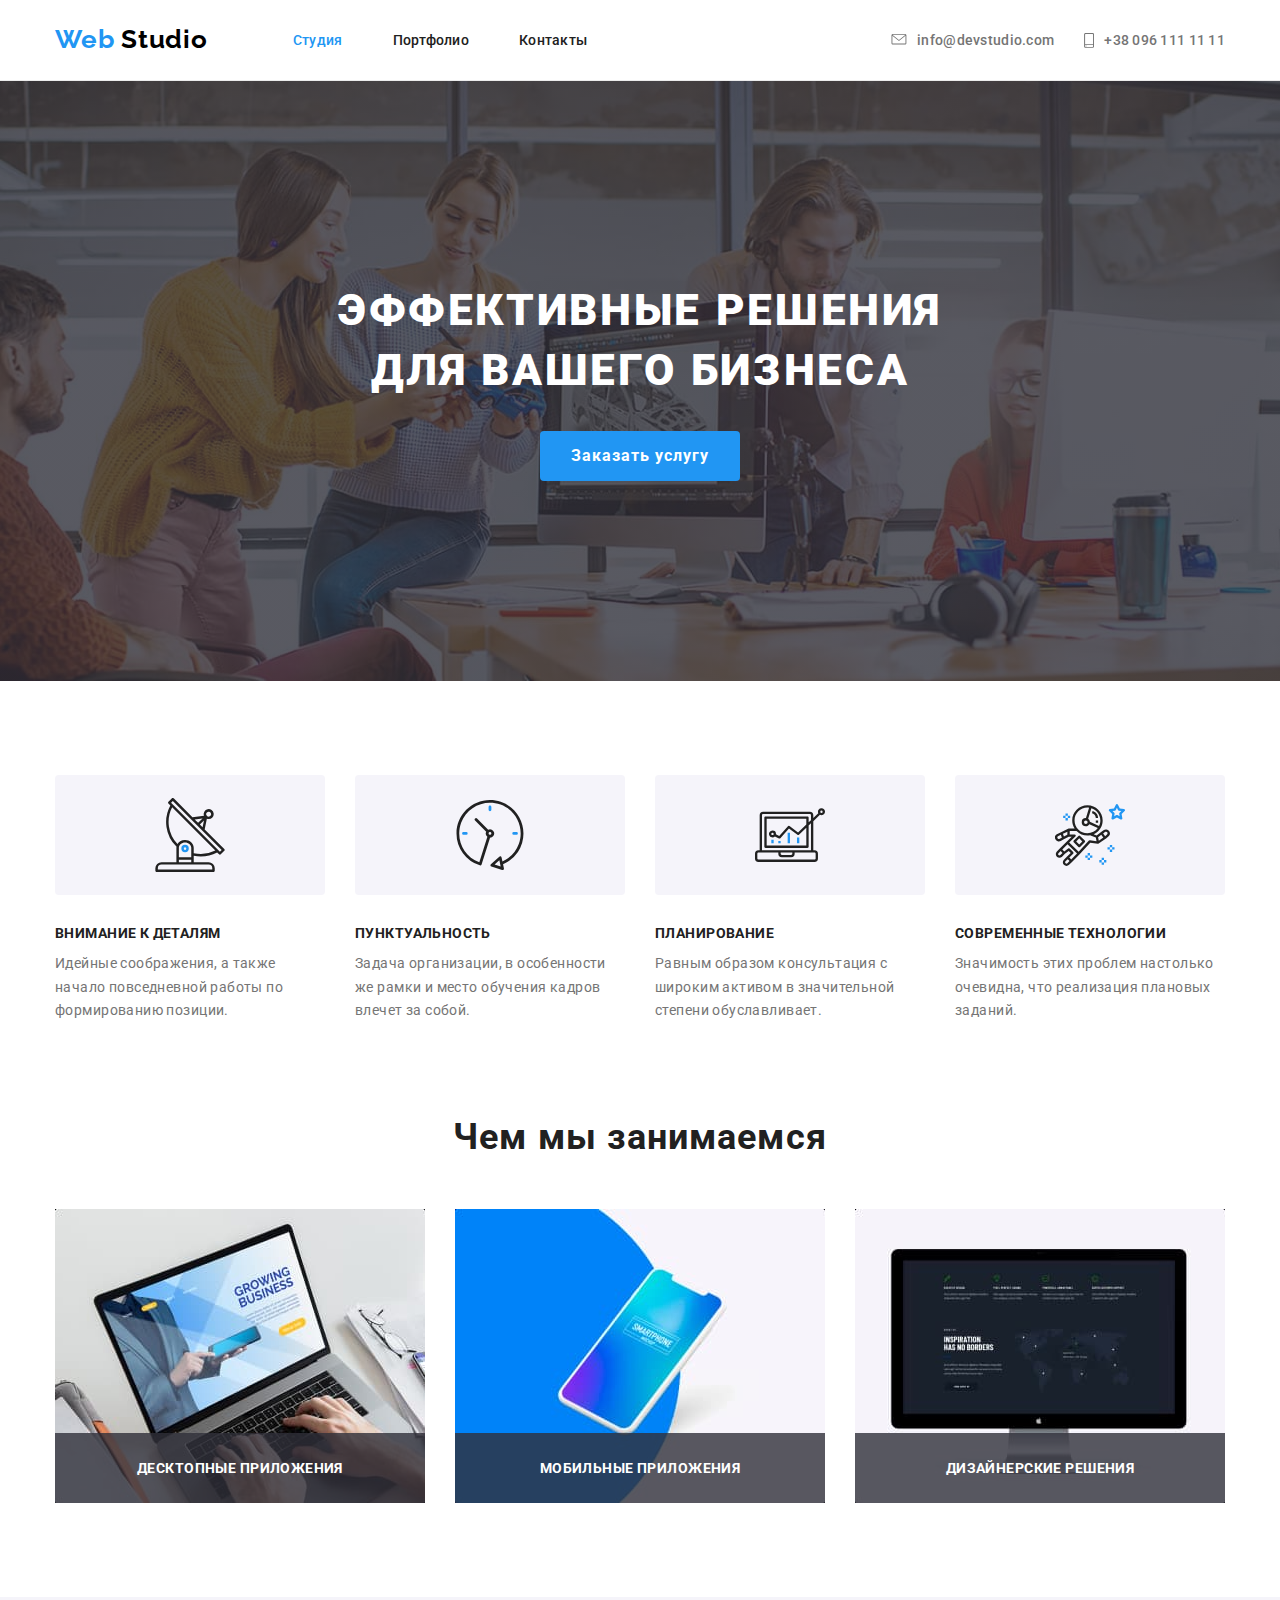
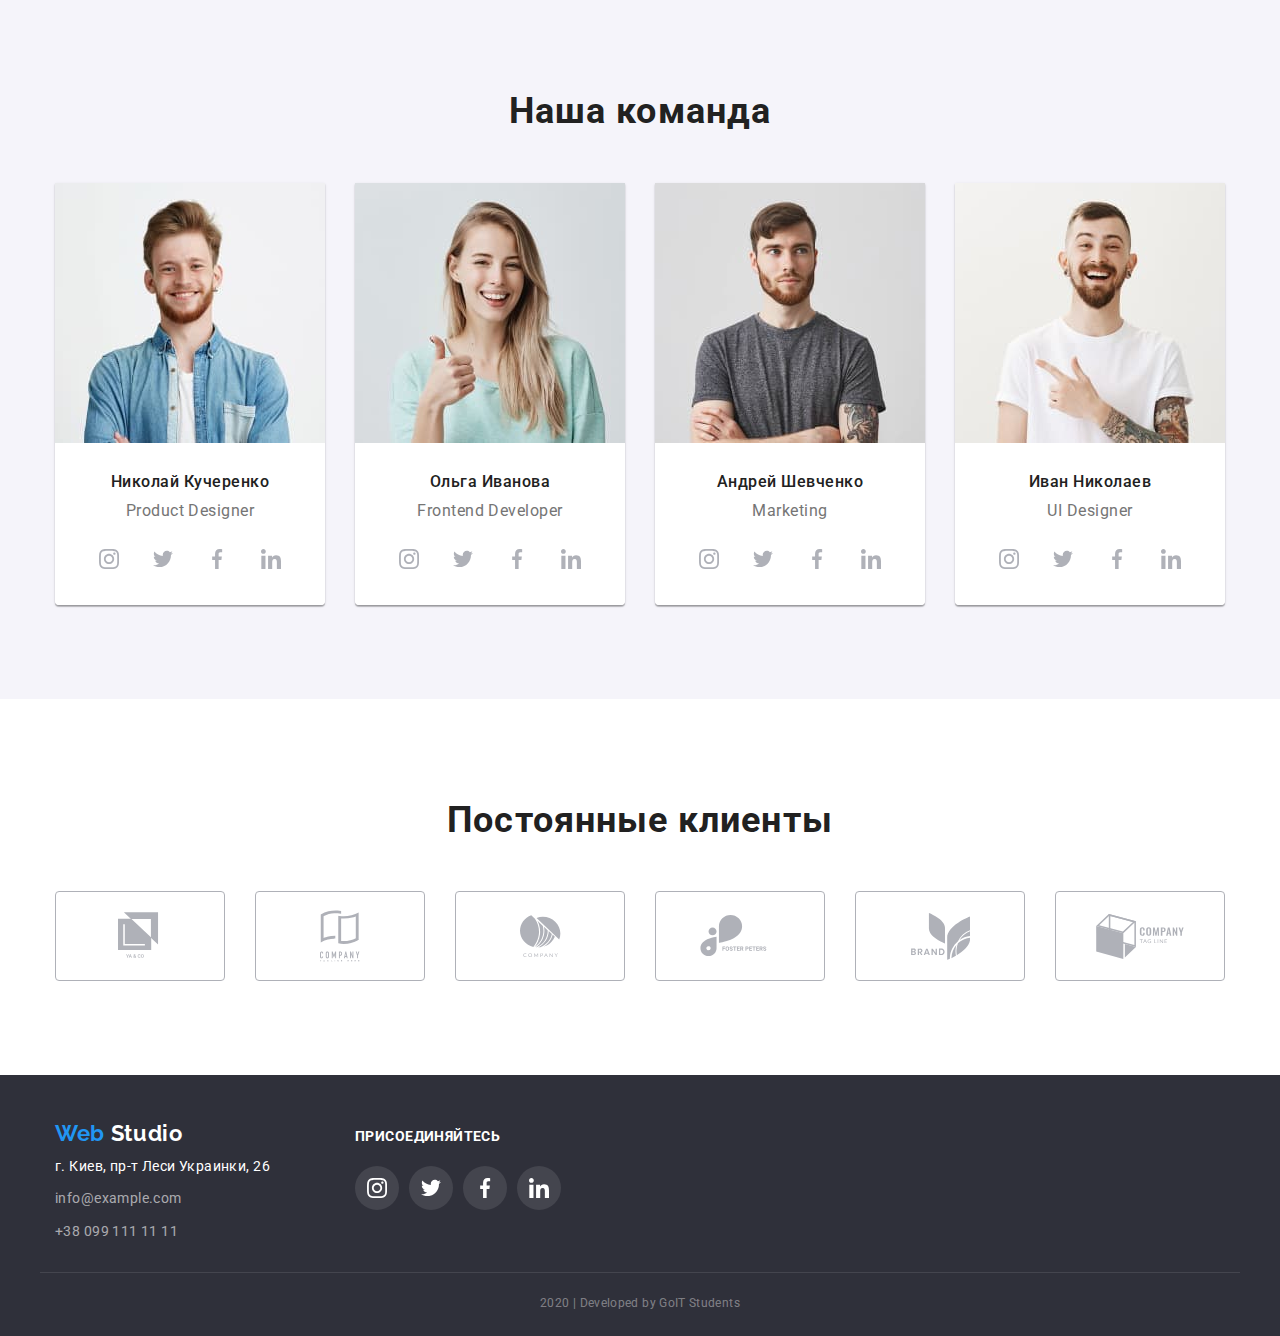
==== index.html @ 273ba464 "добавляет исходные файлы" ====
<!DOCTYPE html>
<html lang="ru">
  <head>
    <meta charset="UTF-8" />
    <meta name="viewport" content="width=device-width, initial-scale=1.0" />
    <title>Веб-студия</title>
    <link
      href="https://fonts.googleapis.com/css2?family=Raleway:wght@700&family=Roboto:wght@400;500;700;900&display=swap"
      rel="stylesheet"
    />
    <link
      rel="stylesheet"
      href="https://cdnjs.cloudflare.com/ajax/libs/modern-normalize/0.6.0/modern-normalize.min.css"
    />
    <link rel="stylesheet" href="./css/style.css" />
  </head>
  <body>
    <header class="page-header">
      <div class="container main-nav">
        <!-- Главная навигация -->
        <nav>
          <a href="./index.html" class="logo-webstudio">
            <span class="web">Web</span>
            <span class="studio">Studio</span>
          </a>

          <!-- Ссылки на другие страницы или разделы текущей страницы-->
          <ul class="site-nav list">
            <li class="item">
              <a href="./index.html" class="link active">Студия</a>
            </li>
            <li class="item">
              <a href="./portfolio.html" class="link">Портфолио</a>
            </li>
            <li class="item">
              <a href="" class="link">Контакты</a>
            </li>
          </ul>
        </nav>

        <!--Контакты-->
        <address>
          <ul class="contacts-header list">
            <li class="item">
              <a href="mailto:info@devstudio.com" class>
                <svg class="mail-icon">
                  <use href="./images/sprite.svg#icon-mail"></use>
                </svg>
                info@devstudio.com
              </a>
            </li>
            <li class="item">
              <a href="tel:+380961111111">
                <svg class="tel-icon">
                  <use href="./images/sprite.svg#icon-smartphone"></use>
                </svg>
                +38 096 111 11 11
              </a>
            </li>
          </ul>
        </address>
      </div>
    </header>

    <main>
      <!--Section-1-->
      <section class="section-title">
        <div class="container">
          <h1 class="title">
            эффективные решения <br />
            для вашего бизнеса
          </h1>
          <button type="button" class="button">Заказать услугу</button>
        </div>
      </section>

      <!--Section-2-->
      <section class="section-qualities">
        <div class="container">
          <h2 class="portfolio-home">Нашы личные качества</h2>
          <ul class="personal-qualities list">
            <li class="item icon-group">
              <h3 class="qualities">Внимание к деталям</h3>
              <p>
                Идейные соображения, а также начало повседневной работы по
                формированию позиции.
              </p>
            </li>
            <li class="item icon-clock">
              <h3 class="qualities">Пунктуальность</h3>
              <p>
                Задача организации, в особенности же рамки и место обучения
                кадров влечет за собой.
              </p>
            </li>
            <li class="item icon-vector">
              <h3 class="qualities">Планирование</h3>
              <p>
                Равным образом консультация с широким активом в значительной
                степени обуславливает.
              </p>
            </li>
            <li class="item icon-astronaut">
              <h3 class="qualities">Современные технологии</h3>
              <p>
                Значимость этих проблем настолько очевидна, что реализация
                плановых заданий.
              </p>
            </li>
          </ul>
        </div>
      </section>

      <!--Section-3-->
      <section class="work-section">
        <div class="container">
          <h2 class="work-title">Чем мы занимаемся</h2>
          <ul class="work-list list">
            <li class="item">
              <img src="./images/img.jpg" alt="картинка" width="370" />
              <h3>Десктопные приложения</h3>
            </li>

            <li class="item">
              <img src="./images/box.jpg" alt="картинка" width="370" />
              <h3>Мобильные приложения</h3>
            </li>

            <li class="item">
              <img src="./images/img2.jpg" alt="картинка" width="370" />
              <h3>Дизайнерские решения</h3>
            </li>
          </ul>
        </div>
      </section>

      <!--Section-4-->
      <section class="ourteam-section">
        <div class="container">
          <h2 class="ourtaem-title">Наша команда</h2>

          <ul class="ourteam list">
            <li class="item">
              <img src="./images/img-1.jpg" alt="фото_сотрудника" width="270" />
              <div class="team">
                <h3 lang="en">Николай Кучеренко</h3>
                <p lang="en">Product Designer</p>

                <!--Social links-->

                <ul class="social-links list">
                  <li class="items">
                    <a href="https://www.instagram.com">
                      <svg class="social-icon" width="20" height="20">
                        <use href="./images/sprite.svg#icon-instagram"></use>
                      </svg>
                    </a>
                  </li>
                  <li class="items">
                    <a href="https://twitter.com/">
                      <svg class="social-icon" width="20" height="20">
                        <use href="./images/sprite.svg#icon-twitter"></use>
                      </svg>
                    </a>
                  </li>
                  <li class="items">
                    <a href="https://www.facebook.com/">
                      <svg class="social-icon" width="20" height="20">
                        <use href="./images/sprite.svg#icon-facebook"></use>
                      </svg>
                    </a>
                  </li>
                  <li class="items">
                    <a href="https://www.linkedin.com/">
                      <svg class="social-icon" width="20" height="20">
                        <use href="./images/sprite.svg#icon-linkedin"></use>
                      </svg>
                    </a>
                  </li>
                </ul>
              </div>
            </li>

            <li class="item">
              <img src="./images/img-2.jpg" alt="фото_сотрудника" width="270" />
              <div class="team">
                <h3 lang="en">Ольга Иванова</h3>
                <p lang="en">Frontend Developer</p>

                <!--Social links-->

                <ul class="social-links list">
                  <li class="items">
                    <a href="https://www.instagram.com">
                      <svg class="social-icon" width="20" height="20">
                        <use href="./images/sprite.svg#icon-instagram"></use>
                      </svg>
                    </a>
                  </li>
                  <li class="items">
                    <a href="https://twitter.com/">
                      <svg class="social-icon" width="20" height="20">
                        <use href="./images/sprite.svg#icon-twitter"></use>
                      </svg>
                    </a>
                  </li>
                  <li class="items">
                    <a href="https://www.facebook.com/">
                      <svg class="social-icon" width="20" height="20">
                        <use href="./images/sprite.svg#icon-facebook"></use>
                      </svg>
                    </a>
                  </li>
                  <li class="items">
                    <a href="https://www.linkedin.com/">
                      <svg class="social-icon" width="20" height="20">
                        <use href="./images/sprite.svg#icon-linkedin"></use>
                      </svg>
                    </a>
                  </li>
                </ul>
              </div>
            </li>

            <li class="item">
              <img src="./images/img-3.jpg" alt="фото_сотрудника" width="270" />
              <div class="team">
                <h3 lang="en">Андрей Шевченко</h3>
                <p lang="en">Marketing</p>

                <!--Social links-->

                <ul class="social-links list">
                  <li class="items">
                    <a href="https://www.instagram.com">
                      <svg class="social-icon" width="20" height="20">
                        <use href="./images/sprite.svg#icon-instagram"></use>
                      </svg>
                    </a>
                  </li>
                  <li class="items">
                    <a href="https://twitter.com/">
                      <svg class="social-icon" width="20" height="20">
                        <use href="./images/sprite.svg#icon-twitter"></use>
                      </svg>
                    </a>
                  </li>
                  <li class="items">
                    <a href="https://www.facebook.com/">
                      <svg class="social-icon" width="20" height="20">
                        <use href="./images/sprite.svg#icon-facebook"></use>
                      </svg>
                    </a>
                  </li>
                  <li class="items">
                    <a href="https://www.linkedin.com/">
                      <svg class="social-icon" width="20" height="20">
                        <use href="./images/sprite.svg#icon-linkedin"></use>
                      </svg>
                    </a>
                  </li>
                </ul>
              </div>
            </li>

            <li class="item">
              <img src="./images/img-4.jpg" alt="фото_сотрудника" width="270" />
              <div class="team">
                <h3 lang="en">Иван Николаев</h3>
                <p lang="en">UI Designer</p>

                <!--Social links-->

                <ul class="social-links list">
                  <li class="items">
                    <a href="https://www.instagram.com">
                      <svg class="social-icon" width="20" height="20">
                        <use href="./images/sprite.svg#icon-instagram"></use>
                      </svg>
                    </a>
                  </li>
                  <li class="items">
                    <a href="https://twitter.com/">
                      <svg class="social-icon" width="20" height="20">
                        <use href="./images/sprite.svg#icon-twitter"></use>
                      </svg>
                    </a>
                  </li>
                  <li class="items">
                    <a href="https://www.facebook.com/">
                      <svg class="social-icon" width="20" height="20">
                        <use href="./images/sprite.svg#icon-facebook"></use>
                      </svg>
                    </a>
                  </li>
                  <li class="items">
                    <a href="https://www.linkedin.com/">
                      <svg class="social-icon" width="20" height="20">
                        <use href="./images/sprite.svg#icon-linkedin"></use>
                      </svg>
                    </a>
                  </li>
          </ul>
        </div>
      </section>

      <!--Section-5-->
      <section class="regular-customers">
        <div class="container">
          <h2 class="customers-title">Постоянные клиенты</h2>
          <ul class="customers-link list">
            <li class="item">
              <a href="">
                <svg class="icon-client" width="44.27" height="49.23">
                  <use href="./images/sprite.svg#icon-client1"></use>
                </svg>
              </a>
            </li>
            <li class="item">
              <a href=""
                ><svg class="icon-client" width="40" height="52" >
                  <use href="./images/sprite.svg#icon-client2"></use>
                </svg>
              </a>
            </li>
            <li class="item">
              <a href=""
                ><svg class="icon-client" width="41" height="42.6">
                  <use href="./images/sprite.svg#icon-client3"></use>
                </svg>
              </a>
            </li>
            <li class="item">
              <a href=""
                ><svg class="icon-client" width="79.66" height="42.02">
                  <use href="./images/sprite.svg#icon-client4"></use>
                </svg>
              </a>
            </li>
            <li class="item">
              <a href=""
                ><svg class="icon-client" width="59" height="47">
                  <use href="./images/sprite.svg#icon-client5"></use>
                </svg>
              </a>
            </li>
            <li class="item">
              <a href=""
                ><svg class="icon-client" width="88.48" height="45.44">
                  <use href="./images/sprite.svg#icon-client6"></use>
                </svg>
              </a>
            </li>
          </ul>
        </div>
      </section>
    </main>

    <!-- Подвал страницы -->
    <footer class="footer">
      <div class="footer-flex container">
        <div class="contacts-box">
          <a href="./index.html" class="logo-footer">
            <span class="web-footer">Web</span>
            <span class="studio-footer">Studio</span>
          </a>

          <!--Список контактов-->
          <address>
            <span class="address">г. Киев, пр-т Леси Украинки, 26</span>
            <ul class="contacts-footer list">
              <li>
                <a class="mail" href="mailto:info@example.com"
                  >info@example.com</a
                >
              </li>
              <li><a href="tel:+380991111111">+38 099 111 11 11</a></li>
            </ul>
          </address>
        </div>

        <!--Список соцсетей-->
        <div class="invitation-container">
          <b class="invitation">Присоединяйтесь</b>
          <ul class="socialinks-box list">
            <li class="items">
              <a href="https://www.instagram.com">
                <svg class="socialicon" width="20" height="20">
                  <use href="./images/sprite.svg#icon-instagram"></use>
                </svg>
              </a>
            </li>
            <li class="items">
              <a href="https://twitter.com/">
                <svg class="socialicon" width="20" height="20">
                  <use href="./images/sprite.svg#icon-twitter"></use>
                </svg>
              </a>
            </li>
            <li class="items">
              <a href="https://www.facebook.com/">
                <svg class="socialicon" width="20" height="20">
                  <use href="./images/sprite.svg#icon-facebook"></use>
                </svg>
              </a>
            </li>
            <li class="items">
              <a href="https://www.linkedin.com/">
                <svg class="socialicon" width="20" height="20">
                  <use href="./images/sprite.svg#icon-linkedin"></use>
                </svg>
              </a>
            </li>
          </ul>
        </div>
      </div>
      <p class="developers container">2020 | Developed by GoIT Students</p>
    </footer>
  </body>
</html>
---- css/style.css ----
:root {
  --title-text-color: #212121;
  --porfolio-h-color: #212121;
  --portfolio-p-color: #757575;
  --hover-color: #2196f3;
}

html {
  box-sizing: border-box;
}

*,
*::before,
*::after {
  box-sizing: inherit;
}

body {
  background-color: #ffffff;
  font-family: Roboto, sans-serif;
  font-style: normal;
}

img {
  display: block;
}

.container {
  width: 1200px;
  padding-right: 15px;
  padding-left: 15px;
  margin-left: auto;
  margin-right: auto;
}

p {
  margin: 0;
}

.list {
  margin: 0;
  padding: 0;
  list-style: none;
}

.page-header {
  border-bottom: 1px solid #ececec;
}

.main-nav {
  display: flex;
  align-items: center;
  justify-content: space-between;
}

nav {
  display: flex;
  align-items: center;
}

/* логотип */
.logo-webstudio {
  font-family: Raleway, sans-serif;
  text-decoration: none;
  font-style: normal;
  font-weight: bold;
  font-size: 26px;
  line-height: 1.2;
  letter-spacing: 0.03em;
}

.web {
  color: #2196f3;
}

.studio {
  color: #000000;
}

/* навигация сайта */
.site-nav {
  display: flex;
  margin-left: 85px;
}

.site-nav .item + .item {
  margin-left: 50px;
}

.site-nav .link {
  display: block;
  padding-top: 32px;
  padding-bottom: 32px;
  font-weight: 500;
  font-size: 14px;
  line-height: 1.15;
  letter-spacing: 0.02em;
  color: #212121;
  text-decoration: none;
}

.site-nav .link:hover,
.site-nav .link:focus {
  color: #2196f3;
}

.site-nav .link.active {
  color: #2196f3;
}

.contacts-header {
  display: flex;
  align-items: center;
}

.contacts-header .item + .item {
  margin-left: 30px;
}

.contacts-header a {
  display: flex;
  align-items: center;
  font-weight: 500;
  font-size: 14px;
  line-height: 1.15;
  letter-spacing: 0.02em;
  font-style: normal;
  text-decoration: none;
  color: #757575;
}

.contacts-header a:hover,
.contacts-header a:focus {
  color: var(--hover-color);
}

.tel-icon {
  width: 10px;
  height: 14.94px;
  margin-right: 10px;
  fill: currentColor;
}

.mail-icon {
  width: 16px;
  height: 11.2px;
  margin-right: 10px;
  fill: currentColor;
}

/* section-1 */
.section-title {
  max-width: 1600px;
  height: 600px;
  padding-top: 200px;
  padding-bottom: 200px;
  text-align: center;
  background-image: linear-gradient(
      rgba(47, 48, 58, 0.8),
      rgba(47, 48, 58, 0.8)
    ),
    url('../images/hero.jpg');
  background-repeat: no-repeat;
  background-position: center;
  background-size: cover;
}

.section-title .title {
  margin: 0px;
  font-weight: 900;
  font-size: 44px;
  line-height: 1.36;
  letter-spacing: 0.06em;
  text-transform: uppercase;
  color: #ffffff;
}
.button {
  margin-top: 30px;
  width: 200px;
  height: 50px;
  border-radius: 4px;
  font-weight: bold;
  font-size: 16px;
  line-height: 1.86;
  letter-spacing: 0.06em;
  text-decoration: none;
  background-color: #2196f3;
  color: #ffffff;
  border-color: transparent;
}

/* section-2 */

.section-qualities {
  padding-top: 94px;
  padding-bottom: 94px;
}

.personal-qualities {
  display: flex;
  justify-content: space-between;
}

.personal-qualities .item {
  width: 270px;
}

.personal-qualities .item + .item {
  margin-left: 30px;
}

.personal-qualities .item::before {
  display: block;
  content: '';
  width: 270px;
  height: 120px;
  border-radius: 4px;
  margin-bottom: 30px;

  background-size: 70px;
  background-repeat: no-repeat;
  background-position: center;
  background-color: #f5f4fa;
}

.icon-group::before {
  background-image: url('../images/Group.svg');
}

.icon-astronaut::before {
  background-image: url('../images/astronaut1.svg');
}

.icon-clock::before {
  background-image: url('../images/clock1.svg');
}

.icon-vector::before {
  background-image: url('../images/Vector.svg');
}

.qualities {
  margin-top: 0px;
  margin-bottom: 10px;
  font-weight: bold;
  font-size: 14px;
  line-height: 1.2;
  letter-spacing: 0.03em;
  text-transform: uppercase;
  color: #212121;
}

.personal-qualities p {
  font-weight: normal;
  font-size: 14px;
  line-height: 1.7;
  letter-spacing: 0.03em;
  color: #757575;
}

/* section-3 */
.work-section {
  padding-bottom: 94px;
}
.work-title {
  margin: 0;
  font-weight: bold;
  font-size: 36px;
  line-height: 1.16;
  text-align: center;
  letter-spacing: 0.03em;
  color: var(--title-text-color);
}
.work-list {
  display: flex;
  justify-content: space-between;
  margin-top: 50px;
}

.work-list .item {
  position: relative;
  width: 370px;
}

.work-list .item + .item {
  margin-left: 30px;
}

.work-list h3 {
  position: absolute;
  bottom: 0px;
  height: 70px;
  width: 370px;
  padding-top: 27px;
  padding-bottom: 27px;
  margin: 0;
  background-color: rgba(47, 48, 58, 0.8);
  font-weight: bold;
  font-size: 14px;
  line-height: 1.2;
  text-align: center;
  letter-spacing: 0.03em;
  text-transform: uppercase;
  color: #ffffff;
}

/* section-4 */
.ourteam-section {
  padding-top: 94px;
  padding-bottom: 94px;
  background-color: #f5f4fa;
}
.ourteam {
  display: flex;
  justify-content: space-between;
  margin-top: 50px;
}

.ourteam .item {
  width: 270px;
  box-shadow: 0px 2px 1px rgba(0, 0, 0, 0.2), 0px 1px 1px rgba(0, 0, 0, 0.14),
    0px 1px 3px rgba(0, 0, 0, 0.12);
  border-radius: 0px 0px 4px 4px;
  overflow: hidden;
}

.team {
  padding-top: 30px;
  padding-bottom: 24px;
  background-color: #ffffff;
}

.ourteam .item + .item {
  margin-left: 30px;
}

.item .social-links {
  display: flex;
  justify-content: center;
  margin-top: 16px;
}

.social-links .items + .items {
  margin-left: 10px;
}

.social-links .items a {
  display: flex;
  justify-content: center;
  align-items: center;
  padding: 12px;
  border-radius: 50px;
}

.social-links .items a:hover,
.social-links .items a:focus {
  background-color: var(--hover-color);
}

.social-links .items a:hover .social-icon,
.social-links .items a:focus .social-icon {
  fill: #ffffff;
}

.social-icon {
  fill: #afb1b8;
}

.ourtaem-title {
  margin: 0;
  font-weight: bold;
  font-size: 36px;
  line-height: 1.16;
  text-align: center;
  letter-spacing: 0.03em;
  color: var(--title-text-color);
}
.ourteam h3 {
  margin: 0px;
  font-weight: 500;
  font-size: 16px;
  line-height: 1.18;
  text-align: center;
  letter-spacing: 0.03em;
  color: #212121;
}

.ourteam p {
  margin-top: 10px;
  font-weight: normal;
  font-size: 16px;
  line-height: 1.18;
  text-align: center;
  letter-spacing: 0.03em;
  color: #757575;
}

/* section-5 */
.regular-customers {
  padding-top: 101px;
  padding-bottom: 94px;
}

.customers-title {
  margin: 0;
  font-weight: bold;
  font-size: 36px;
  line-height: 1.16;
  text-align: center;
  letter-spacing: 0.03em;
  color: var(--title-text-color);
}

.customers-link {
  display: flex;
  justify-content: space-between;
  margin-top: 50px;
}

.customers-link .item + .item {
  margin-left: 30px;
}

.customers-link .item a {
  display: flex;
  align-items: center;
  justify-content: center;
  width: 170px;
  height: 90px;
  border: 1px solid #afb1b8;
  border-radius: 4px;
}

.customers-link .item a:hover,
.customers-link .item a:focus {
  border-color: var(--hover-color);
}

.customers-link .item a:hover .icon-client,
.customers-link .item a:focus .icon-client {
  fill: var(--hover-color);
}
.icon-client {
  fill: #afb1b8;
}

/* fotter */
.footer {
  background-color: #2f303a;
}

.footer-flex.container {
  display: flex;
  align-items: baseline;
  padding-top: 45px;
  padding-bottom: 28px;
}

.contacts-box {
  width: 231px;
}

.invitation-container {
  margin-left: 69px;
}

.socialinks-box {
  display: flex;
  margin-top: 20px;
}

.socialinks-box .items + .items {
  margin-left: 10px;
}

.logo-footer {
  display: inline-block;
  margin-bottom: 8px;
  font-family: Raleway, sans-serif;
  text-decoration: none;
  font-style: normal;
  font-weight: bold;
  font-size: 22px;
  line-height: 1.2;
  letter-spacing: 0.03em;
}

.web-footer {
  color: #2196f3;
}

.studio-footer {
  color: #ffffff;
}

.address {
  display: inline-block;
  margin-bottom: 9px;
  font-weight: normal;
  font-style: normal;
  font-size: 14px;
  line-height: 1.7;
  letter-spacing: 0.03em;
  color: #ffffff;
}

.contacts-footer .mail {
  display: inline-block;
  margin-bottom: 9px;
}
.contacts-footer a {
  font-style: normal;
  font-weight: normal;
  font-size: 14px;
  line-height: 1.7;
  text-decoration: none;
  letter-spacing: 0.03em;
  color: rgba(255, 255, 255, 0.6);
}

.contacts-footer a:hover,
.contacts-footer a:focus {
  color: #2196f3;
}

.invitation {
  font-weight: bold;
  font-size: 14px;
  line-height: 1.14;
  letter-spacing: 0.03em;
  text-transform: uppercase;
  color: #ffffff;
}

.socialinks-box .items a {
  display: flex;
  justify-content: center;
  align-items: center;
  padding: 12px;
  border-radius: 50px;
  background-color: rgba(255, 255, 255, 0.1);
}

.socialinks-box .items a:hover,
.socialinks-box .items a:focus {
  background-color: var(--hover-color);
}

.socialicon {
  fill: #ffffff;
}

.developers.container {
  padding-top: 18px;
  padding-bottom: 21px;
  border-top: 1px solid rgba(255, 255, 255, 0.1);
  font-weight: normal;
  font-size: 12px;
  line-height: 2;
  text-align: center;
  letter-spacing: 0.03em;
  color: rgba(255, 255, 255, 0.4);
}

/* -------------------ПОРТФОЛИО------------------*/
.filter-container {
  padding-top: 93px;
}

.filter-flex {
  display: flex;
  justify-content: center;
}
.filter-flex .item + .item {
  margin-left: 8px;
}

.input {
  background-color: #f5f4fa;
  font-weight: 500;
  font-size: 16px;
  line-height: 1.6;
  text-align: center;
  letter-spacing: 0.03em;
  color: #212121;
  border-radius: 4px;
  border: 0px;
  padding: 6px 22px;
}

.input:hover,
.input:focus {
  color: #ffffff;
  background: #2196f3;
}

.main-section {
  padding-top: 50px;
  padding-bottom: 94px;
}

.portfolio-home {
  display: none;
}

.portfolio-box {
  display: flex;
  flex-wrap: wrap;
}

.portfolio-box .elements {
  width: calc((100% - 60px) / 3);
  margin-right: 30px;
  margin-bottom: 30px;
}

.portfolio-box .elements:nth-child(3n) {
  margin-right: 0;
}

.portfolio-box .elements:nth-last-child(-n + 3) {
  margin-bottom: 0;
}

.elements .portfolio:hover,
.elements .portfolio:focus {
  box-shadow: 1px 4px 6px rgba(0, 0, 0, 0.16), 0px 4px 4px rgba(0, 0, 0, 0.06),
    0px 1px 1px rgba(0, 0, 0, 0.12);
}

.portfolio {
  text-decoration: none;
  display: inline-block;
}

.portfolio-image {
  position: relative;
}

.text-back {
  position: absolute;
  top: 0px;
  left: 0px;
  width: 100%;
  height: 100%;

  padding: 63px 24px;
  background-color: rgba(33, 150, 243, 0.9);
  font-weight: normal;
  font-size: 18px;
  line-height: 28px;
  color: #ffffff;

  opacity: 0;
}

.text-back:hover {
  opacity: 1;
}

.text-content {
  padding-top: 20px;
  padding-right: 24px;
  padding-bottom: 20px;
  padding-left: 24px;

  border-right: 1px solid #eeeeee;
  border-bottom: 1px solid #eeeeee;
  border-left: 1px solid #eeeeee;
}

.portfolio-title {
  margin: 0;
  margin-bottom: 4px;
  font-weight: bold;
  text-decoration: none;
  font-size: 18px;
  line-height: 2;
  letter-spacing: 0.06em;
  color: var(--porfolio-h-color);
}

.portfolio-description {
  font-weight: normal;
  font-size: 16px;
  line-height: 1.87;
  letter-spacing: 0.03em;
  color: #757575;
}
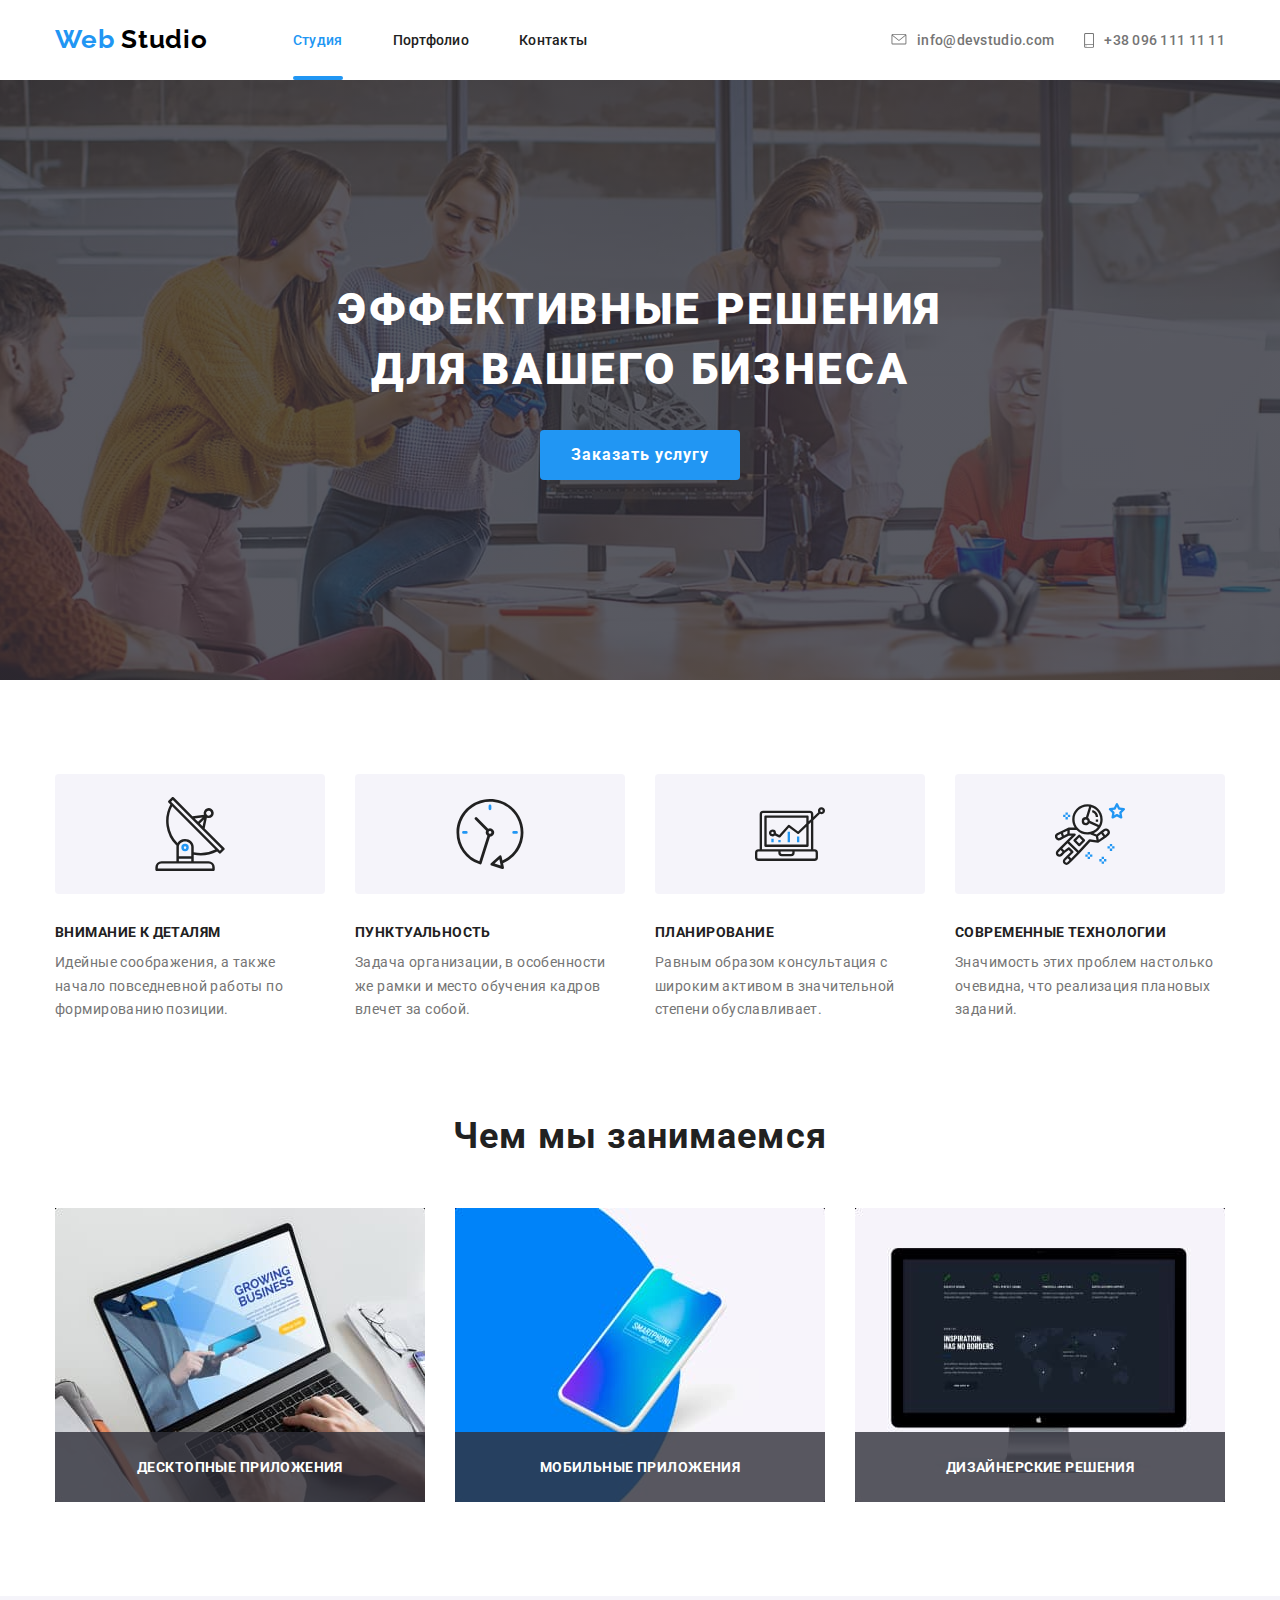
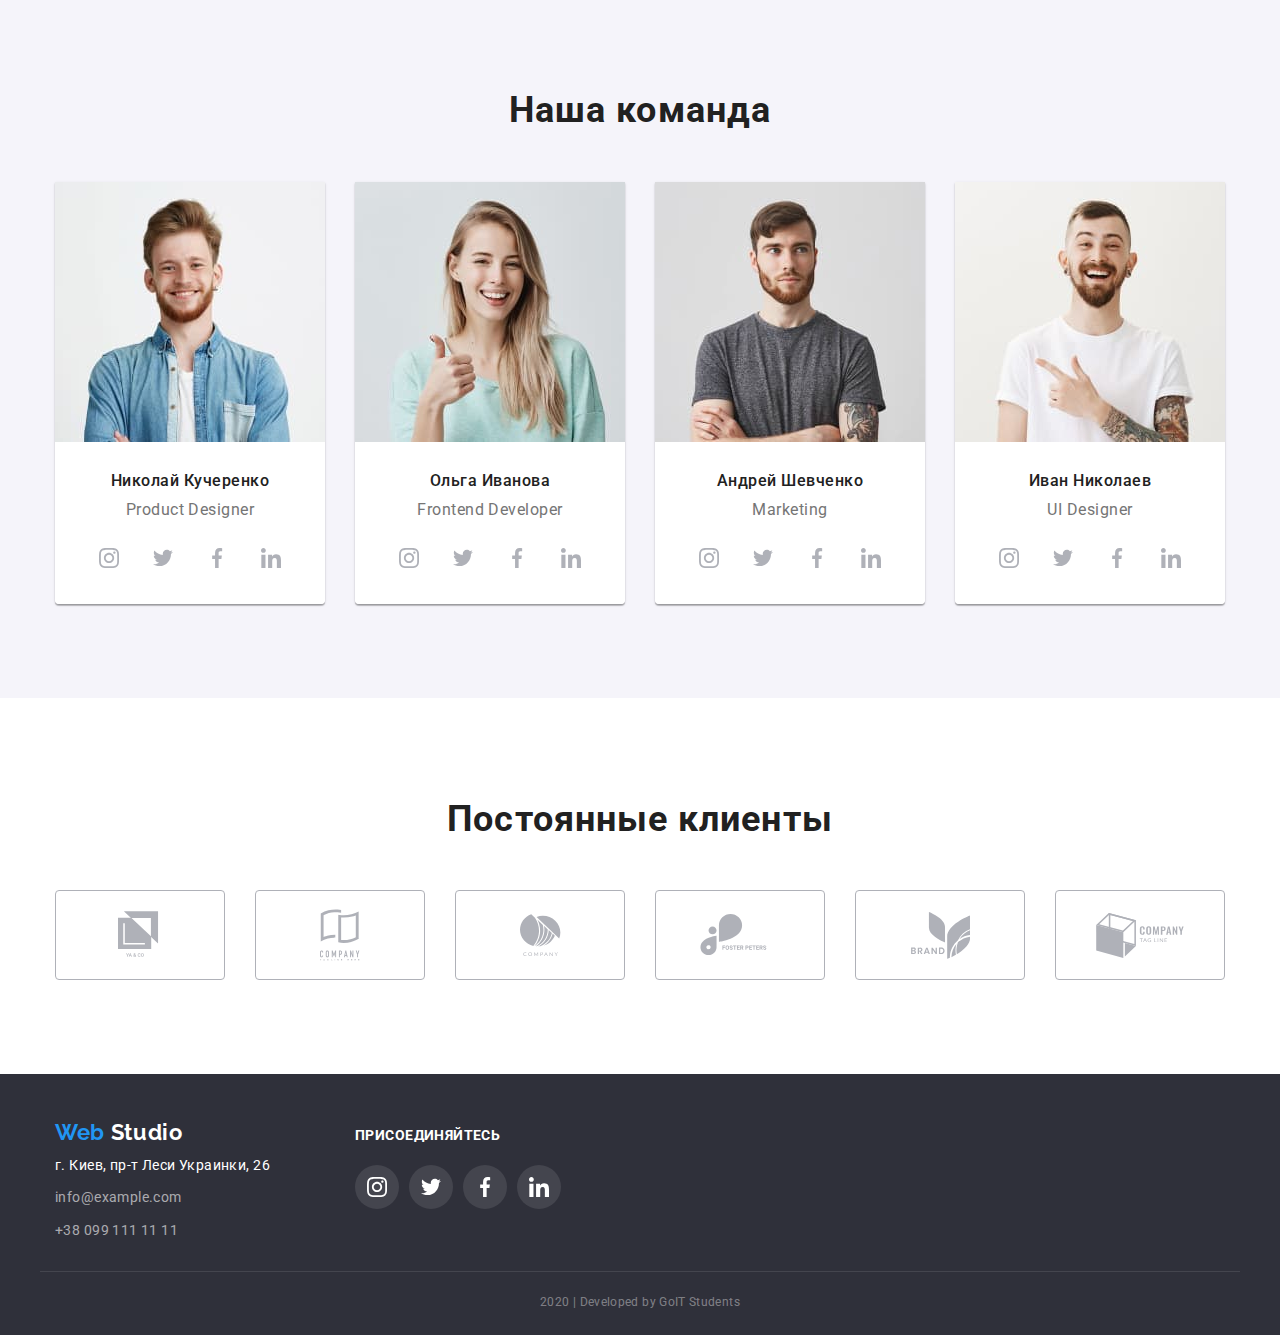
==== commit 3953d3d6: "добавляет переходы" ====
--- a/index.html
+++ b/index.html
@@ -15,7 +15,7 @@
     <link rel="stylesheet" href="./css/style.css" />
   </head>
   <body>
-    <header class="page-header">
+    <header>
       <div class="container main-nav">
         <!-- Главная навигация -->
         <nav>
@@ -26,8 +26,8 @@
 
           <!-- Ссылки на другие страницы или разделы текущей страницы-->
           <ul class="site-nav list">
-            <li class="item">
-              <a href="./index.html" class="link active">Студия</a>
+            <li class="item active">
+              <a href="./index.html" class="link active start">Студия</a>
             </li>
             <li class="item">
               <a href="./portfolio.html" class="link">Портфолио</a>
--- a/css/style.css
+++ b/css/style.css
@@ -91,12 +91,17 @@
   display: block;
   padding-top: 32px;
   padding-bottom: 32px;
+
   font-weight: 500;
   font-size: 14px;
   line-height: 1.15;
   letter-spacing: 0.02em;
   color: #212121;
   text-decoration: none;
+
+  transition-property: color;
+  transition-duration: 250ms;
+  transition-timing-function: cubic-bezier(0.4, 0, 0.2, 1);
 }
 
 .site-nav .link:hover,
@@ -106,6 +111,18 @@
 
 .site-nav .link.active {
   color: #2196f3;
+  position: relative;
+}
+
+.site-nav .link.start::before {
+  content: '';
+  position: absolute;
+  left: 0px;
+  bottom: 0px;
+  width: 100%;
+  height: 4px;
+  background: #2196f3;
+  border-radius: 2px;
 }
 
 .contacts-header {
@@ -120,6 +137,7 @@
 .contacts-header a {
   display: flex;
   align-items: center;
+
   font-weight: 500;
   font-size: 14px;
   line-height: 1.15;
@@ -127,6 +145,10 @@
   font-style: normal;
   text-decoration: none;
   color: #757575;
+
+  transition-property: color;
+  transition-duration: 250ms;
+  transition-timing-function: cubic-bezier(0.4, 0, 0.2, 1);
 }
 
 .contacts-header a:hover,
@@ -350,6 +372,8 @@
   align-items: center;
   padding: 12px;
   border-radius: 50px;
+
+  transition: background-color 250ms cubic-bezier(0.4, 0, 0.2, 1);
 }
 
 .social-links .items a:hover,
@@ -364,6 +388,8 @@
 
 .social-icon {
   fill: #afb1b8;
+
+  transition: fill 250ms cubic-bezier(0.4, 0, 0.2, 1);
 }
 
 .ourtaem-title {
@@ -429,6 +455,8 @@
   height: 90px;
   border: 1px solid #afb1b8;
   border-radius: 4px;
+
+  transition: border-color 250ms cubic-bezier(0.4, 0, 0.2, 1);
 }
 
 .customers-link .item a:hover,
@@ -442,6 +470,8 @@
 }
 .icon-client {
   fill: #afb1b8;
+
+  transition: fill 250ms cubic-bezier(0.4, 0, 0.2, 1);
 }
 
 /* fotter */
@@ -516,6 +546,8 @@
   text-decoration: none;
   letter-spacing: 0.03em;
   color: rgba(255, 255, 255, 0.6);
+
+  transition: color 250ms cubic-bezier(0.4, 0, 0.2, 1);
 }
 
 .contacts-footer a:hover,
@@ -539,6 +571,8 @@
   padding: 12px;
   border-radius: 50px;
   background-color: rgba(255, 255, 255, 0.1);
+
+  transition: background-color 250ms cubic-bezier(0.4, 0, 0.2, 1);
 }
 
 .socialinks-box .items a:hover,
@@ -586,6 +620,10 @@
   border-radius: 4px;
   border: 0px;
   padding: 6px 22px;
+  cursor: pointer;
+
+  transition: color 250ms cubic-bezier(0.4, 0, 0.2, 1),
+    background 250ms cubic-bezier(0.4, 0, 0.2, 1);
 }
 
 .input:hover,
@@ -635,14 +673,18 @@
 
 .portfolio-image {
   position: relative;
+  overflow: hidden;
 }
 
 .text-back {
+  display: inline-block;
   position: absolute;
   top: 0px;
   left: 0px;
   width: 100%;
   height: 100%;
+  transform: translateY(100%);
+  transition: transform 250ms cubic-bezier(0.4, 0, 0.2, 1);
 
   padding: 63px 24px;
   background-color: rgba(33, 150, 243, 0.9);
@@ -650,12 +692,11 @@
   font-size: 18px;
   line-height: 28px;
   color: #ffffff;
-
-  opacity: 0;
-}
-
-.text-back:hover {
-  opacity: 1;
+}
+
+.portfolio-image:hover .text-back,
+.portfolio-image:focus .text-back {
+  transform: translateY(0);
 }
 
 .text-content {
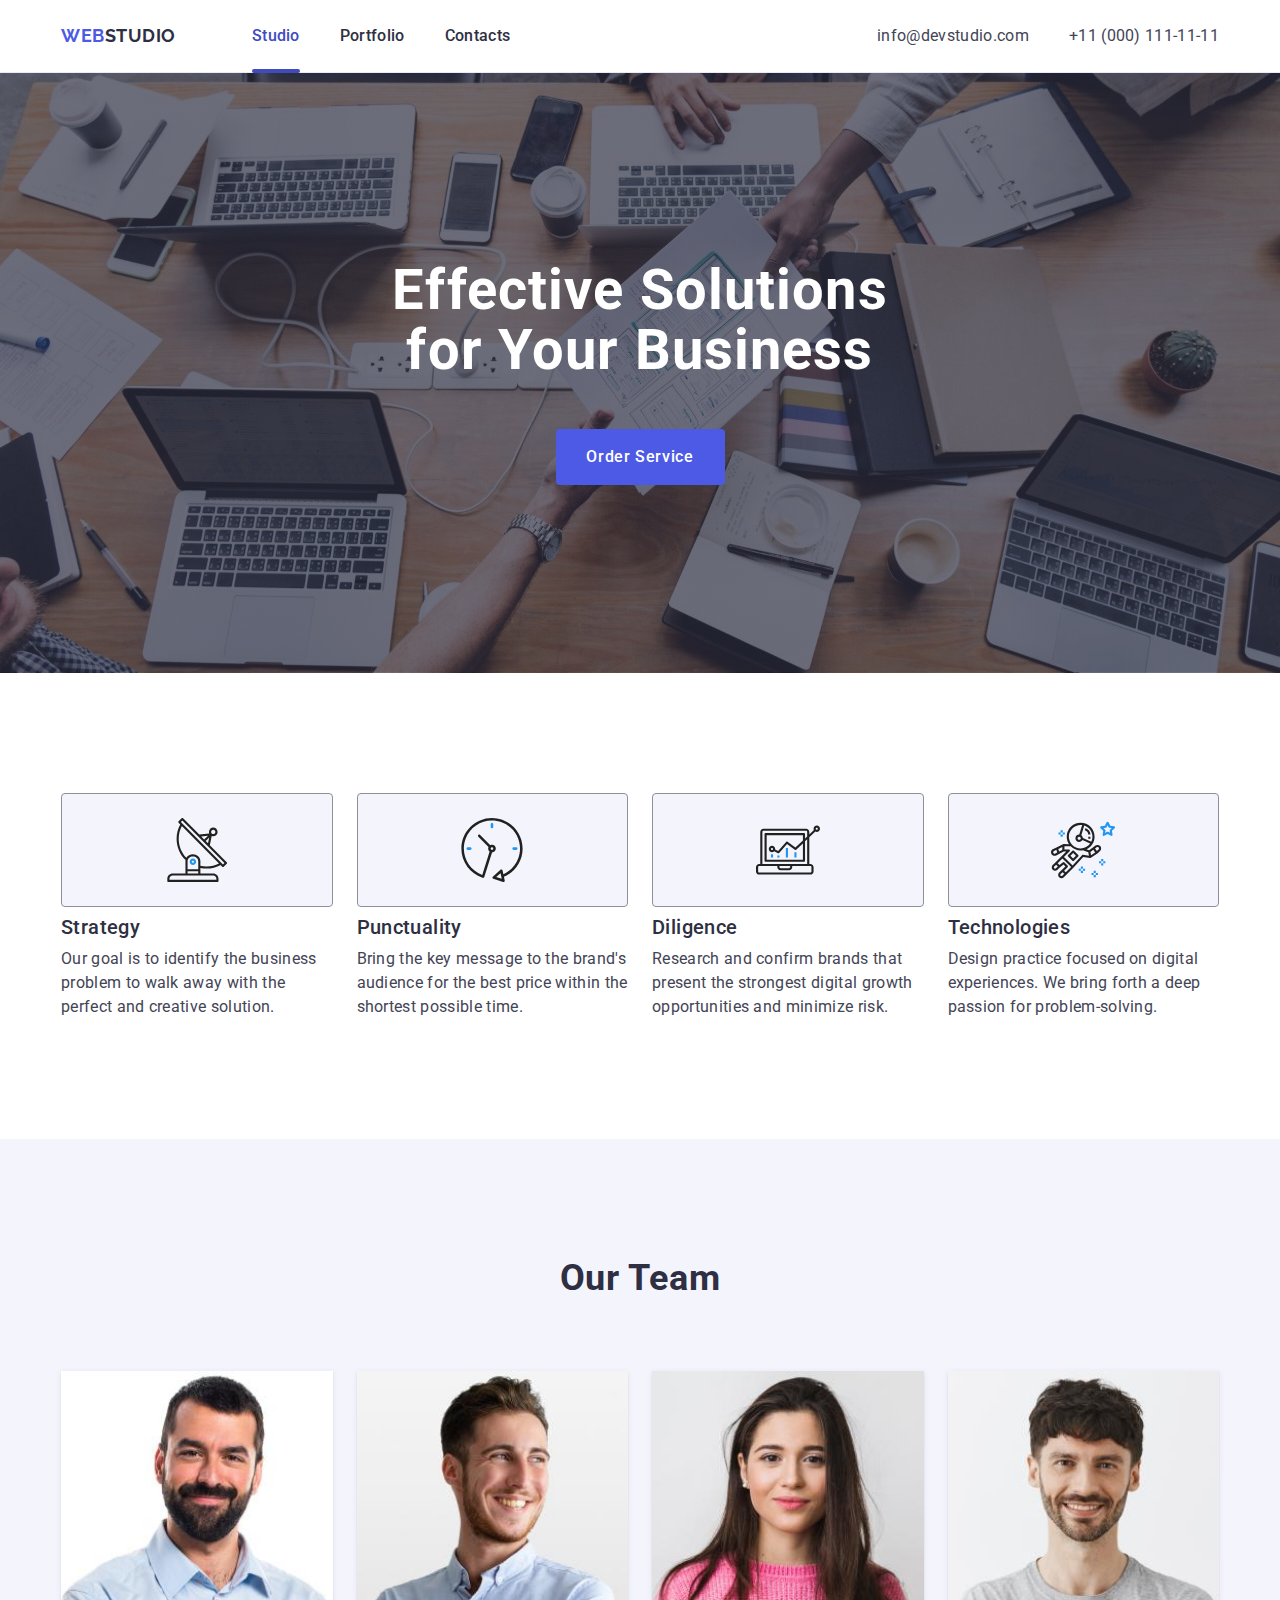
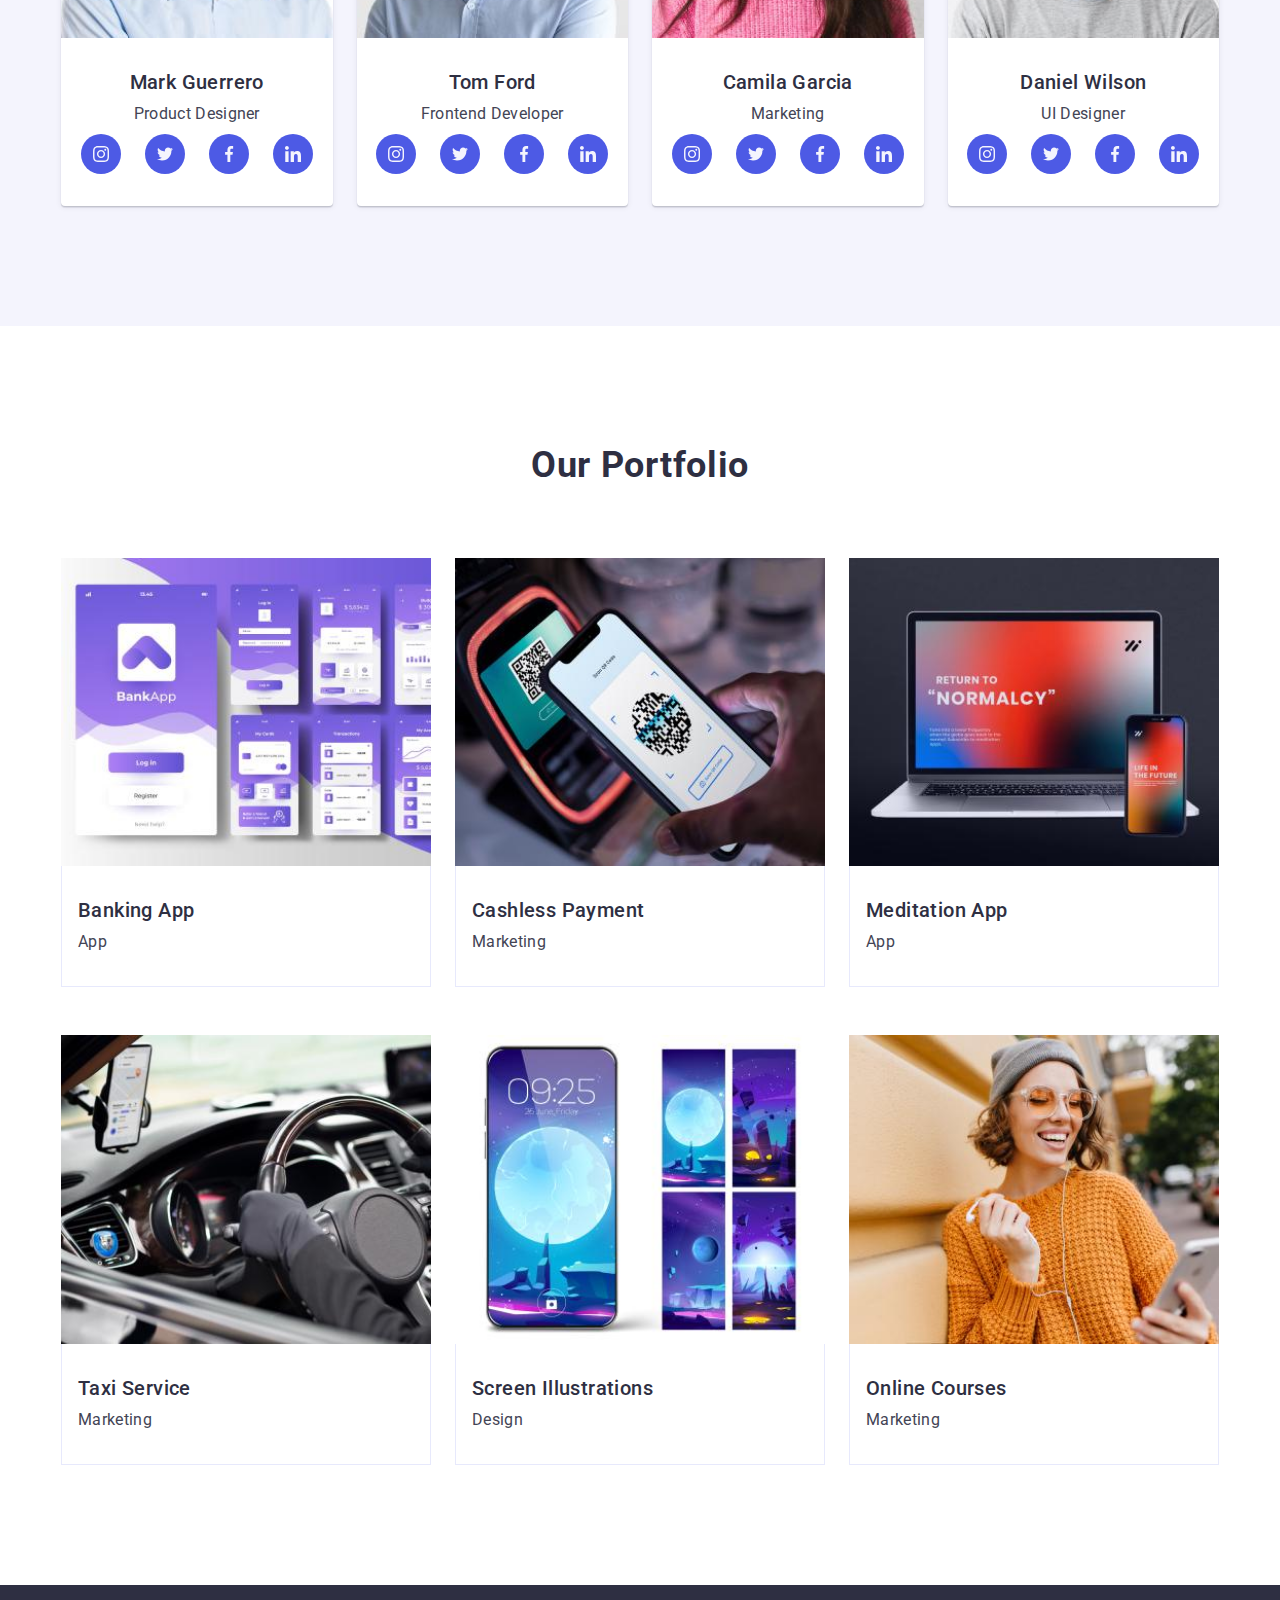
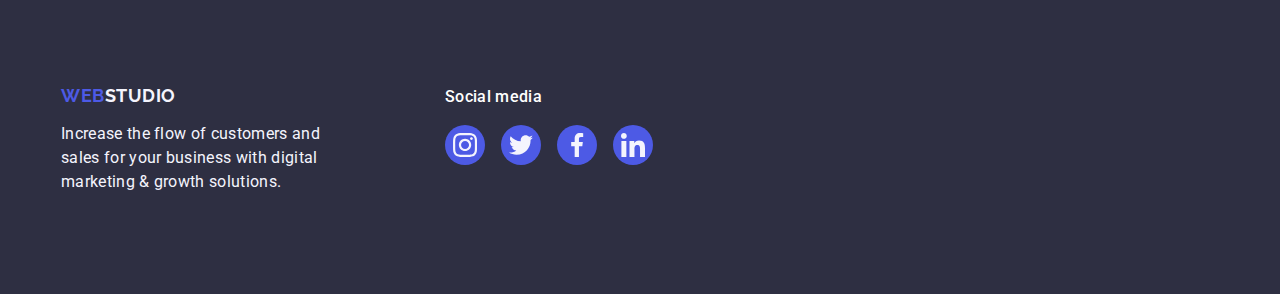
==== commit 9aa556b7: "change files" ====
--- a/index.html
+++ b/index.html
@@ -1,420 +1,462 @@
 <!DOCTYPE html>
-<html lang="ru">
+<html lang="en">
   <head>
     <meta charset="UTF-8" />
+    <meta http-equiv="X-UA-Compatible" content="IE=edge" />
     <meta name="viewport" content="width=device-width, initial-scale=1.0" />
-    <title>Веб-студия</title>
+    <title>WebStudio</title>
+    <link rel="preconnect" href="https://fonts.googleapis.com" />
+    <link rel="preconnect" href="https://fonts.gstatic.com" crossorigin />
     <link
-      href="https://fonts.googleapis.com/css2?family=Raleway:wght@700&family=Roboto:wght@400;500;700;900&display=swap"
+      href="https://fonts.googleapis.com/css2?family=Raleway:wght@800&family=Roboto:wght@400;500;700&display=swap"
       rel="stylesheet"
     />
     <link
       rel="stylesheet"
-      href="https://cdnjs.cloudflare.com/ajax/libs/modern-normalize/0.6.0/modern-normalize.min.css"
+      href="https://cdnjs.cloudflare.com/ajax/libs/modern-normalize/2.0.0/modern-normalize.min.css"
+      integrity="sha512-4xo8blKMVCiXpTaLzQSLSw3KFOVPWhm/TRtuPVc4WG6kUgjH6J03IBuG7JZPkcWMxJ5huwaBpOpnwYElP/m6wg=="
+      crossorigin="anonymous"
+      referrerpolicy="no-referrer"
     />
-    <link rel="stylesheet" href="./css/style.css" />
+    <link rel="stylesheet" href="./css/styles.css" />
   </head>
   <body>
-    <header>
-      <div class="container main-nav">
-        <!-- Главная навигация -->
-        <nav>
-          <a href="./index.html" class="logo-webstudio">
-            <span class="web">Web</span>
-            <span class="studio">Studio</span>
+    <!-- START HEADER -->
+    <header class="site-header">
+      <div class="container">
+        <nav class="nav">
+          <a href="./index.html" class="site-logo link">
+            Web<span class="site-logo-blue">Studio</span>
           </a>
-
-          <!-- Ссылки на другие страницы или разделы текущей страницы-->
-          <ul class="site-nav list">
-            <li class="item active">
-              <a href="./index.html" class="link active start">Студия</a>
-            </li>
-            <li class="item">
-              <a href="./portfolio.html" class="link">Портфолио</a>
-            </li>
-            <li class="item">
-              <a href="" class="link">Контакты</a>
-            </li>
+          <ul class="nav-list list">
+            <li><a href="./index.html" class="link active">Studio</a></li>
+            <li><a href="" class="link">Portfolio</a></li>
+            <li><a href="" class="link">Contacts</a></li>
           </ul>
         </nav>
-
-        <!--Контакты-->
-        <address>
-          <ul class="contacts-header list">
-            <li class="item">
-              <a href="mailto:info@devstudio.com" class>
-                <svg class="mail-icon">
-                  <use href="./images/sprite.svg#icon-mail"></use>
-                </svg>
-                info@devstudio.com
-              </a>
-            </li>
-            <li class="item">
-              <a href="tel:+380961111111">
-                <svg class="tel-icon">
-                  <use href="./images/sprite.svg#icon-smartphone"></use>
-                </svg>
-                +38 096 111 11 11
-              </a>
-            </li>
+        <address class="address">
+          <ul class="nav-list list">
+            <li>
+              <a href="mailto:info@devstudio.com" class="contacts link">info@devstudio.com</a>
+            </li>
+            <li><a href="tel:+110001111111" class="contacts link">+11 (000) 111-11-11</a></li>
           </ul>
         </address>
       </div>
     </header>
+    <!-- END HEADER -->
+    <main>
+      <!-- START Section HERO -->
+      <section class="section-hero">
+        <div class="container">
+          <h1 class="section-banner-title">Effective Solutions for Your Business</h1>
+          <button type="button" class="btn-banner">Order Service</button>
+        </div>
+      </section>
+      <!-- END Section HERO -->
 
-    <main>
-      <!--Section-1-->
-      <section class="section-title">
+      <!-- START Section FEATURES -->
+      <section class="section-features">
         <div class="container">
-          <h1 class="title">
-            эффективные решения <br />
-            для вашего бизнеса
-          </h1>
-          <button type="button" class="button">Заказать услугу</button>
+          <h2 class="section-title visually-hidden">Features</h2>
+          <ul class="section-list list">
+            <li class="section-list-item">
+              <div class="icon-container">
+                <svg class="icon" width="64" height="64">
+                  <use href="./images/icons.svg#icon-satellite"></use>
+                </svg>
+              </div>
+              <h3 class="card-title">Strategy</h3>
+              <p class="card-text">
+                Our goal is to identify the business problem to walk away with the perfect and
+                creative solution.
+              </p>
+            </li>
+            <li class="section-list-item">
+              <div class="icon-container">
+                <svg class="icon" width="64" height="64">
+                  <use href="./images/icons.svg#icon-clock"></use>
+                </svg>
+              </div>
+              <h3 class="card-title">Punctuality</h3>
+              <p class="card-text">
+                Bring the key message to the brand's audience for the best price within the shortest
+                possible time.
+              </p>
+            </li>
+            <li class="section-list-item">
+              <div class="icon-container">
+                <svg class="icon" width="64" height="64">
+                  <use href="./images/icons.svg#icon-computer"></use>
+                </svg>
+              </div>
+              <h3 class="card-title">Diligence</h3>
+              <p class="card-text">
+                Research and confirm brands that present the strongest digital growth opportunities
+                and minimize risk.
+              </p>
+            </li>
+            <li class="section-list-item">
+              <div class="icon-container">
+                <svg class="icon" width="64" height="64">
+                  <use href="./images/icons.svg#icon-astronaut"></use>
+                </svg>
+              </div>
+              <h3 class="card-title">Technologies</h3>
+              <p class="card-text">
+                Design practice focused on digital experiences. We bring forth a deep passion for
+                problem-solving.
+              </p>
+            </li>
+          </ul>
         </div>
       </section>
+      <!-- END Section FEATURES -->
 
-      <!--Section-2-->
-      <section class="section-qualities">
+      <!-- START Section TEAM -->
+      <section class="section-team">
         <div class="container">
-          <h2 class="portfolio-home">Нашы личные качества</h2>
-          <ul class="personal-qualities list">
-            <li class="item icon-group">
-              <h3 class="qualities">Внимание к деталям</h3>
-              <p>
-                Идейные соображения, а также начало повседневной работы по
-                формированию позиции.
-              </p>
-            </li>
-            <li class="item icon-clock">
-              <h3 class="qualities">Пунктуальность</h3>
-              <p>
-                Задача организации, в особенности же рамки и место обучения
-                кадров влечет за собой.
-              </p>
-            </li>
-            <li class="item icon-vector">
-              <h3 class="qualities">Планирование</h3>
-              <p>
-                Равным образом консультация с широким активом в значительной
-                степени обуславливает.
-              </p>
-            </li>
-            <li class="item icon-astronaut">
-              <h3 class="qualities">Современные технологии</h3>
-              <p>
-                Значимость этих проблем настолько очевидна, что реализация
-                плановых заданий.
-              </p>
+          <h2 class="section-title">Our Team</h2>
+          <ul class="section-list list">
+            <li class="section-list-item">
+              <img
+                class="card-image"
+                src="./images/mark_guerrero.jpg"
+                alt="Product Designer photo"
+                width="264"
+              />
+              <div class="card-info">
+                <h3 class="card-title">Mark Guerrero</h3>
+                <p class="card-text">Product Designer</p>
+                <ul class="social-list list">
+                  <li class="social-list-item">
+                    <a class="social-list-link" href="https://www.instagram.com">
+                      <svg class="social-list-icon" width="16" height="16">
+                        <use href="./images/icons.svg#icon-instagram"></use>
+                      </svg>
+                    </a>
+                  </li>
+                  <li class="social-list-item">
+                    <a class="social-list-link" href="https://twitter.com/">
+                      <svg class="social-list-icon" width="16" height="16">
+                        <use href="./images/icons.svg#icon-twitter"></use>
+                      </svg>
+                    </a>
+                  </li>
+                  <li class="social-list-item">
+                    <a class="social-list-link" href="https://www.facebook.com/">
+                      <svg class="social-list-icon" width="16" height="16">
+                        <use href="./images/icons.svg#icon-facebook"></use>
+                      </svg>
+                    </a>
+                  </li>
+                  <li class="social-list-item">
+                    <a class="social-list-link" href="https://www.linkedin.com/">
+                      <svg class="social-list-icon" width="16" height="16">
+                        <use href="./images/icons.svg#icon-linkedin"></use>
+                      </svg>
+                    </a>
+                  </li>
+                </ul>
+              </div>
+            </li>
+            <li class="section-list-item">
+              <img
+                class="card-image"
+                src="./images/tom_ford.jpg"
+                alt="Frontend Developer photo"
+                width="264"
+              />
+              <div class="card-info">
+                <h3 class="card-title">Tom Ford</h3>
+                <p class="card-text">Frontend Developer</p>
+                <ul class="social-list list">
+                  <li class="social-list-item">
+                    <a class="social-list-link" href="https://www.instagram.com">
+                      <svg class="social-list-icon" width="16" height="16">
+                        <use href="./images/icons.svg#icon-instagram"></use>
+                      </svg>
+                    </a>
+                  </li>
+                  <li class="social-list-item">
+                    <a class="social-list-link" href="https://twitter.com/">
+                      <svg class="social-list-icon" width="16" height="16">
+                        <use href="./images/icons.svg#icon-twitter"></use>
+                      </svg>
+                    </a>
+                  </li>
+                  <li class="social-list-item">
+                    <a class="social-list-link" href="https://www.facebook.com/">
+                      <svg class="social-list-icon" width="16" height="16">
+                        <use href="./images/icons.svg#icon-facebook"></use>
+                      </svg>
+                    </a>
+                  </li>
+                  <li class="social-list-item">
+                    <a class="social-list-link" href="https://www.linkedin.com/">
+                      <svg class="social-list-icon" width="16" height="16">
+                        <use href="./images/icons.svg#icon-linkedin"></use>
+                      </svg>
+                    </a>
+                  </li>
+                </ul>
+              </div>
+            </li>
+            <li class="section-list-item">
+              <img
+                class="card-image"
+                src="./images/camila_garcia.jpg"
+                alt="Marketing Manager photo"
+                width="264"
+              />
+              <div class="card-info">
+                <h3 class="card-title">Camila Garcia</h3>
+                <p class="card-text">Marketing</p>
+                <ul class="social-list list">
+                  <li class="social-list-item">
+                    <a class="social-list-link" href="https://www.instagram.com">
+                      <svg class="social-list-icon" width="16" height="16">
+                        <use href="./images/icons.svg#icon-instagram"></use>
+                      </svg>
+                    </a>
+                  </li>
+                  <li class="social-list-item">
+                    <a class="social-list-link" href="https://twitter.com/">
+                      <svg class="social-list-icon" width="16" height="16">
+                        <use href="./images/icons.svg#icon-twitter"></use>
+                      </svg>
+                    </a>
+                  </li>
+                  <li class="social-list-item">
+                    <a class="social-list-link" href="https://www.facebook.com/">
+                      <svg class="social-list-icon" width="16" height="16">
+                        <use href="./images/icons.svg#icon-facebook"></use>
+                      </svg>
+                    </a>
+                  </li>
+                  <li class="social-list-item">
+                    <a class="social-list-link" href="https://www.linkedin.com/">
+                      <svg class="social-list-icon" width="16" height="16">
+                        <use href="./images/icons.svg#icon-linkedin"></use>
+                      </svg>
+                    </a>
+                  </li>
+                </ul>
+              </div>
+            </li>
+            <li class="section-list-item">
+              <img
+                class="card-image"
+                src="./images/daniel_wilson.jpg"
+                alt="UI Designer photo"
+                width="264"
+              />
+              <div class="card-info">
+                <h3 class="card-title">Daniel Wilson</h3>
+                <p class="card-text">UI Designer</p>
+                <ul class="social-list list">
+                  <li class="social-list-item">
+                    <a class="social-list-link" href="https://www.instagram.com">
+                      <svg class="social-list-icon" width="16" height="16">
+                        <use href="./images/icons.svg#icon-instagram"></use>
+                      </svg>
+                    </a>
+                  </li>
+                  <li class="social-list-item">
+                    <a class="social-list-link" href="https://twitter.com/">
+                      <svg class="social-list-icon" width="16" height="16">
+                        <use href="./images/icons.svg#icon-twitter"></use>
+                      </svg>
+                    </a>
+                  </li>
+                  <li class="social-list-item">
+                    <a class="social-list-link" href="https://www.facebook.com/">
+                      <svg class="social-list-icon" width="16" height="16">
+                        <use href="./images/icons.svg#icon-facebook"></use>
+                      </svg>
+                    </a>
+                  </li>
+                  <li class="social-list-item">
+                    <a class="social-list-link" href="https://www.linkedin.com/">
+                      <svg class="social-list-icon" width="16" height="16">
+                        <use href="./images/icons.svg#icon-linkedin"></use>
+                      </svg>
+                    </a>
+                  </li>
+                </ul>
+              </div>
             </li>
           </ul>
         </div>
       </section>
+      <!-- END Section TEAM -->
 
-      <!--Section-3-->
-      <section class="work-section">
+      <!-- Section PORTFOLIO -->
+      <section class="section-portfolio">
         <div class="container">
-          <h2 class="work-title">Чем мы занимаемся</h2>
-          <ul class="work-list list">
-            <li class="item">
-              <img src="./images/img.jpg" alt="картинка" width="370" />
-              <h3>Десктопные приложения</h3>
-            </li>
-
-            <li class="item">
-              <img src="./images/box.jpg" alt="картинка" width="370" />
-              <h3>Мобильные приложения</h3>
-            </li>
-
-            <li class="item">
-              <img src="./images/img2.jpg" alt="картинка" width="370" />
-              <h3>Дизайнерские решения</h3>
-            </li>
-          </ul>
-        </div>
-      </section>
-
-      <!--Section-4-->
-      <section class="ourteam-section">
-        <div class="container">
-          <h2 class="ourtaem-title">Наша команда</h2>
-
-          <ul class="ourteam list">
-            <li class="item">
-              <img src="./images/img-1.jpg" alt="фото_сотрудника" width="270" />
-              <div class="team">
-                <h3 lang="en">Николай Кучеренко</h3>
-                <p lang="en">Product Designer</p>
-
-                <!--Social links-->
-
-                <ul class="social-links list">
-                  <li class="items">
-                    <a href="https://www.instagram.com">
-                      <svg class="social-icon" width="20" height="20">
-                        <use href="./images/sprite.svg#icon-instagram"></use>
-                      </svg>
-                    </a>
-                  </li>
-                  <li class="items">
-                    <a href="https://twitter.com/">
-                      <svg class="social-icon" width="20" height="20">
-                        <use href="./images/sprite.svg#icon-twitter"></use>
-                      </svg>
-                    </a>
-                  </li>
-                  <li class="items">
-                    <a href="https://www.facebook.com/">
-                      <svg class="social-icon" width="20" height="20">
-                        <use href="./images/sprite.svg#icon-facebook"></use>
-                      </svg>
-                    </a>
-                  </li>
-                  <li class="items">
-                    <a href="https://www.linkedin.com/">
-                      <svg class="social-icon" width="20" height="20">
-                        <use href="./images/sprite.svg#icon-linkedin"></use>
-                      </svg>
-                    </a>
-                  </li>
-                </ul>
-              </div>
-            </li>
-
-            <li class="item">
-              <img src="./images/img-2.jpg" alt="фото_сотрудника" width="270" />
-              <div class="team">
-                <h3 lang="en">Ольга Иванова</h3>
-                <p lang="en">Frontend Developer</p>
-
-                <!--Social links-->
-
-                <ul class="social-links list">
-                  <li class="items">
-                    <a href="https://www.instagram.com">
-                      <svg class="social-icon" width="20" height="20">
-                        <use href="./images/sprite.svg#icon-instagram"></use>
-                      </svg>
-                    </a>
-                  </li>
-                  <li class="items">
-                    <a href="https://twitter.com/">
-                      <svg class="social-icon" width="20" height="20">
-                        <use href="./images/sprite.svg#icon-twitter"></use>
-                      </svg>
-                    </a>
-                  </li>
-                  <li class="items">
-                    <a href="https://www.facebook.com/">
-                      <svg class="social-icon" width="20" height="20">
-                        <use href="./images/sprite.svg#icon-facebook"></use>
-                      </svg>
-                    </a>
-                  </li>
-                  <li class="items">
-                    <a href="https://www.linkedin.com/">
-                      <svg class="social-icon" width="20" height="20">
-                        <use href="./images/sprite.svg#icon-linkedin"></use>
-                      </svg>
-                    </a>
-                  </li>
-                </ul>
-              </div>
-            </li>
-
-            <li class="item">
-              <img src="./images/img-3.jpg" alt="фото_сотрудника" width="270" />
-              <div class="team">
-                <h3 lang="en">Андрей Шевченко</h3>
-                <p lang="en">Marketing</p>
-
-                <!--Social links-->
-
-                <ul class="social-links list">
-                  <li class="items">
-                    <a href="https://www.instagram.com">
-                      <svg class="social-icon" width="20" height="20">
-                        <use href="./images/sprite.svg#icon-instagram"></use>
-                      </svg>
-                    </a>
-                  </li>
-                  <li class="items">
-                    <a href="https://twitter.com/">
-                      <svg class="social-icon" width="20" height="20">
-                        <use href="./images/sprite.svg#icon-twitter"></use>
-                      </svg>
-                    </a>
-                  </li>
-                  <li class="items">
-                    <a href="https://www.facebook.com/">
-                      <svg class="social-icon" width="20" height="20">
-                        <use href="./images/sprite.svg#icon-facebook"></use>
-                      </svg>
-                    </a>
-                  </li>
-                  <li class="items">
-                    <a href="https://www.linkedin.com/">
-                      <svg class="social-icon" width="20" height="20">
-                        <use href="./images/sprite.svg#icon-linkedin"></use>
-                      </svg>
-                    </a>
-                  </li>
-                </ul>
-              </div>
-            </li>
-
-            <li class="item">
-              <img src="./images/img-4.jpg" alt="фото_сотрудника" width="270" />
-              <div class="team">
-                <h3 lang="en">Иван Николаев</h3>
-                <p lang="en">UI Designer</p>
-
-                <!--Social links-->
-
-                <ul class="social-links list">
-                  <li class="items">
-                    <a href="https://www.instagram.com">
-                      <svg class="social-icon" width="20" height="20">
-                        <use href="./images/sprite.svg#icon-instagram"></use>
-                      </svg>
-                    </a>
-                  </li>
-                  <li class="items">
-                    <a href="https://twitter.com/">
-                      <svg class="social-icon" width="20" height="20">
-                        <use href="./images/sprite.svg#icon-twitter"></use>
-                      </svg>
-                    </a>
-                  </li>
-                  <li class="items">
-                    <a href="https://www.facebook.com/">
-                      <svg class="social-icon" width="20" height="20">
-                        <use href="./images/sprite.svg#icon-facebook"></use>
-                      </svg>
-                    </a>
-                  </li>
-                  <li class="items">
-                    <a href="https://www.linkedin.com/">
-                      <svg class="social-icon" width="20" height="20">
-                        <use href="./images/sprite.svg#icon-linkedin"></use>
-                      </svg>
-                    </a>
-                  </li>
-          </ul>
-        </div>
-      </section>
-
-      <!--Section-5-->
-      <section class="regular-customers">
-        <div class="container">
-          <h2 class="customers-title">Постоянные клиенты</h2>
-          <ul class="customers-link list">
-            <li class="item">
-              <a href="">
-                <svg class="icon-client" width="44.27" height="49.23">
-                  <use href="./images/sprite.svg#icon-client1"></use>
-                </svg>
-              </a>
-            </li>
-            <li class="item">
-              <a href=""
-                ><svg class="icon-client" width="40" height="52" >
-                  <use href="./images/sprite.svg#icon-client2"></use>
-                </svg>
-              </a>
-            </li>
-            <li class="item">
-              <a href=""
-                ><svg class="icon-client" width="41" height="42.6">
-                  <use href="./images/sprite.svg#icon-client3"></use>
-                </svg>
-              </a>
-            </li>
-            <li class="item">
-              <a href=""
-                ><svg class="icon-client" width="79.66" height="42.02">
-                  <use href="./images/sprite.svg#icon-client4"></use>
-                </svg>
-              </a>
-            </li>
-            <li class="item">
-              <a href=""
-                ><svg class="icon-client" width="59" height="47">
-                  <use href="./images/sprite.svg#icon-client5"></use>
-                </svg>
-              </a>
-            </li>
-            <li class="item">
-              <a href=""
-                ><svg class="icon-client" width="88.48" height="45.44">
-                  <use href="./images/sprite.svg#icon-client6"></use>
-                </svg>
-              </a>
+          <h2 class="section-title">Our Portfolio</h2>
+          <ul class="section-list list">
+            <li class="section-list-item">
+              <div class="card-image-container">
+                <img
+                  class="image"
+                  src="./images/portfolio-1.jpg"
+                  alt="Banking App photo"
+                  width="360"
+                />
+                <p class="card-image-text">
+                  14 Stylish and User-Friendly App Design Concepts · Task Manager App · Calorie
+                  Tracker App · Exotic Fruit Ecommerce App · Cloud Storage App
+                </p>
+              </div>
+              <div class="card-info">
+                <h3 class="card-title">Banking App</h3>
+                <p class="card-text">App</p>
+              </div>
+            </li>
+            <li class="section-list-item">
+              <div class="card-image-container">
+                <img
+                  class="image"
+                  src="./images/portfolio-2.jpg"
+                  alt="Cashless Payment photo"
+                  width="360"
+                />
+                <p class="card-image-text">
+                  14 Stylish and User-Friendly App Design Concepts · Task Manager App · Calorie
+                  Tracker App · Exotic Fruit Ecommerce App · Cloud Storage App
+                </p>
+              </div>
+              <div class="card-info">
+                <h3 class="card-title">Cashless Payment</h3>
+                <p class="card-text">Marketing</p>
+              </div>
+            </li>
+            <li class="section-list-item">
+              <div class="card-image-container">
+                <img
+                  class="image"
+                  src="./images/portfolio-3.jpg"
+                  alt="Meditation App photo"
+                  width="360"
+                />
+                <p class="card-image-text">
+                  14 Stylish and User-Friendly App Design Concepts · Task Manager App · Calorie
+                  Tracker App · Exotic Fruit Ecommerce App · Cloud Storage App
+                </p>
+              </div>
+              <div class="card-info">
+                <h3 class="card-title">Meditation App</h3>
+                <p class="card-text">App</p>
+              </div>
+            </li>
+            <li class="section-list-item">
+              <div class="card-image-container">
+                <img
+                  class="image"
+                  src="./images/portfolio-4.jpg"
+                  alt="Taxi Service photo"
+                  width="360"
+                />
+                <p class="card-image-text">
+                  14 Stylish and User-Friendly App Design Concepts · Task Manager App · Calorie
+                  Tracker App · Exotic Fruit Ecommerce App · Cloud Storage App
+                </p>
+              </div>
+              <div class="card-info">
+                <h3 class="card-title">Taxi Service</h3>
+                <p class="card-text">Marketing</p>
+              </div>
+            </li>
+            <li class="section-list-item">
+              <div class="card-image-container">
+                <img
+                  class="image"
+                  src="./images/portfolio-5.jpg"
+                  alt="Screen Illustrations photo"
+                  width="360"
+                />
+                <p class="card-image-text">
+                  14 Stylish and User-Friendly App Design Concepts · Task Manager App · Calorie
+                  Tracker App · Exotic Fruit Ecommerce App · Cloud Storage App
+                </p>
+              </div>
+              <div class="card-info">
+                <h3 class="card-title">Screen Illustrations</h3>
+                <p class="card-text">Design</p>
+              </div>
+            </li>
+            <li class="section-list-item">
+              <div class="card-image-container">
+                <img
+                  class="image"
+                  src="./images/portfolio-6.jpg"
+                  alt="Online Courses photo"
+                  width="360"
+                />
+                <p class="card-image-text">
+                  14 Stylish and User-Friendly App Design Concepts · Task Manager App · Calorie
+                  Tracker App · Exotic Fruit Ecommerce App · Cloud Storage App
+                </p>
+              </div>
+              <div class="card-info">
+                <h3 class="card-title">Online Courses</h3>
+                <p class="card-text">Marketing</p>
+              </div>
             </li>
           </ul>
         </div>
       </section>
     </main>
+    <!-- END Section PORTFOLIO -->
 
-    <!-- Подвал страницы -->
-    <footer class="footer">
-      <div class="footer-flex container">
-        <div class="contacts-box">
-          <a href="./index.html" class="logo-footer">
-            <span class="web-footer">Web</span>
-            <span class="studio-footer">Studio</span>
+    <!-- START FOOTER -->
+    <footer class="site-footer">
+      <div class="container">
+        <div class="site-footer-info">
+          <a href="./index.html" class="site-logo link">
+            Web<span class="site-logo-white">Studio</span>
           </a>
-
-          <!--Список контактов-->
-          <address>
-            <span class="address">г. Киев, пр-т Леси Украинки, 26</span>
-            <ul class="contacts-footer list">
-              <li>
-                <a class="mail" href="mailto:info@example.com"
-                  >info@example.com</a
-                >
-              </li>
-              <li><a href="tel:+380991111111">+38 099 111 11 11</a></li>
-            </ul>
-          </address>
-        </div>
-
-        <!--Список соцсетей-->
-        <div class="invitation-container">
-          <b class="invitation">Присоединяйтесь</b>
-          <ul class="socialinks-box list">
-            <li class="items">
-              <a href="https://www.instagram.com">
-                <svg class="socialicon" width="20" height="20">
-                  <use href="./images/sprite.svg#icon-instagram"></use>
+          <p class="white-text">
+            Increase the flow of customers and sales for your business with digital marketing &
+            growth solutions.
+          </p>
+        </div>
+        <div class="site-footer-social">
+          <p class="site-footer-social-title">Social media</p>
+          <ul class="social-list list">
+            <li class="social-list-item">
+              <a class="social-list-link" href="https://www.instagram.com">
+                <svg class="social-list-icon" width="24" height="24">
+                  <use href="./images/icons.svg#icon-instagram"></use>
                 </svg>
               </a>
             </li>
-            <li class="items">
-              <a href="https://twitter.com/">
-                <svg class="socialicon" width="20" height="20">
-                  <use href="./images/sprite.svg#icon-twitter"></use>
+            <li class="social-list-item">
+              <a class="social-list-link" href="https://twitter.com/">
+                <svg class="social-list-icon" width="24" height="24">
+                  <use href="./images/icons.svg#icon-twitter"></use>
                 </svg>
               </a>
             </li>
-            <li class="items">
-              <a href="https://www.facebook.com/">
-                <svg class="socialicon" width="20" height="20">
-                  <use href="./images/sprite.svg#icon-facebook"></use>
+            <li class="social-list-item">
+              <a class="social-list-link" href="https://www.facebook.com/">
+                <svg class="social-list-icon" width="24" height="24">
+                  <use href="./images/icons.svg#icon-facebook"></use>
                 </svg>
               </a>
             </li>
-            <li class="items">
-              <a href="https://www.linkedin.com/">
-                <svg class="socialicon" width="20" height="20">
-                  <use href="./images/sprite.svg#icon-linkedin"></use>
+            <li class="social-list-item">
+              <a class="social-list-link" href="https://www.linkedin.com/">
+                <svg class="social-list-icon" width="24" height="24">
+                  <use href="./images/icons.svg#icon-linkedin"></use>
                 </svg>
               </a>
             </li>
           </ul>
         </div>
       </div>
-      <p class="developers container">2020 | Developed by GoIT Students</p>
     </footer>
+    <!--END  FOOTER -->
   </body>
 </html>
--- a/css/styles.css
+++ b/css/styles.css
@@ -0,0 +1,451 @@
+:root {
+  --primary-bg-color: #ffffff;
+  --secondary-bg-color: #2e2f42;
+  --main-text-color: #2e2f42;
+  --secondary-text-color: #434455;
+  --accent: #4d5ae5;
+  --accent-pressed-state: #404bbf;
+  --secondary-white-color: #f4f4fd;
+}
+html {
+  scroll-behavior: smooth;
+}
+* {
+  -webkit-tap-highlight-color: transparent;
+}
+input:-webkit-autofill,
+input:-webkit-autofill:hover,
+input:-webkit-autofill:focus,
+input:-webkit-autofill:active {
+  -webkit-box-shadow: 0 0 0 30px rgba(255, 255, 255, 0) inset !important;
+}
+img {
+  width: 100%;
+  display: block;
+}
+button[type='submit'],
+input[type='submit'] {
+  appearance: none;
+  -webkit-appearance: none;
+}
+h1,
+h2,
+h3,
+h4,
+h5,
+p {
+  margin: 0;
+}
+
+ul {
+  list-style-type: none;
+  margin: 0;
+  padding: 0;
+}
+body {
+  margin: 0;
+  padding: 0;
+
+  font-family: 'Roboto', sans-serif;
+  font-size: 16px;
+  font-weight: 400;
+  line-height: 1.5;
+  letter-spacing: 0.02em;
+  color: var(--secondary-text-color);
+  background-color: var(--primary-bg-color);
+}
+.container {
+  max-width: 1158px;
+  padding-left: 15px;
+  padding-right: 15px;
+  margin-left: auto;
+  margin-right: auto;
+}
+
+.visually-hidden {
+  position: absolute;
+  width: 1px;
+  height: 1px;
+  margin: -1px;
+  border: 0;
+  padding: 0;
+
+  white-space: nowrap;
+  clip-path: inset(100%);
+  clip: rect(0 0 0 0);
+  overflow: hidden;
+}
+
+.site-header {
+  /* padding: 24px 0; */
+  border-bottom: 1px solid #e7e9fc;
+  box-shadow: 0px 2px 1px rgba(46, 47, 66, 0.08), 0px 1px 1px rgba(46, 47, 66, 0.16),
+    0px 1px 6px rgba(46, 47, 66, 0.08);
+}
+
+.site-header .container {
+  display: flex;
+  justify-content: space-between;
+}
+
+.nav {
+  display: flex;
+  align-items: center;
+}
+
+.address {
+  font-style: normal;
+}
+.white-text {
+  color: var(--secondary-white-color);
+}
+.link {
+  text-decoration: none;
+}
+.site-logo {
+  font-family: 'Raleway', sans-serif;
+  font-weight: 700;
+  font-size: 18px;
+  line-height: 1.17;
+  letter-spacing: 0.03em;
+  text-transform: uppercase;
+  color: var(--accent);
+}
+.site-logo-blue {
+  color: var(--main-text-color);
+}
+.site-logo-white {
+  color: var(--secondary-white-color);
+}
+
+.site-header .site-logo {
+  margin-right: 76px;
+}
+
+.list {
+  list-style: none;
+}
+.nav-list {
+  display: flex;
+  gap: 40px;
+
+  font-weight: 500;
+  font-size: 16px;
+  line-height: 1.5;
+  letter-spacing: 0.02em;
+  color: var(--main-text-color);
+}
+.nav-list .link {
+  position: relative;
+  display: block;
+  padding: 24px 0;
+  color: var(--main-text-color);
+  font-weight: 500;
+  transition: color 250ms cubic-bezier(0.4, 0, 0.2, 1);
+}
+.nav-list .link:hover,
+.nav-list .link:focus {
+  color: var(--accent-pressed-state);
+}
+.nav-list .link.active {
+  color: var(--accent-pressed-state);
+}
+.nav-list .link.active::after {
+  content: '';
+  position: absolute;
+  left: 0px;
+  bottom: -1px;
+  width: 100%;
+  height: 4px;
+  background-color: var(--accent-pressed-state);
+  border-radius: 2px;
+}
+
+.contacts.link {
+  color: var(--secondary-text-color);
+  text-decoration: none;
+  font-weight: 400;
+  font-style: normal;
+}
+
+.card-title {
+  margin-bottom: 8px;
+  font-weight: 500;
+  font-size: 20px;
+  line-height: 1.2;
+  letter-spacing: 0.02em;
+  color: var(--main-text-color);
+}
+.section-title {
+  font-weight: 700;
+  font-size: 36px;
+  line-height: 1.11;
+  text-align: center;
+  letter-spacing: 0.02em;
+  text-transform: capitalize;
+  color: var(--main-text-color);
+}
+.card-text {
+  font-size: 16px;
+  line-height: 1.5;
+}
+
+/** Section HERO */
+.section-hero {
+  max-width: 1440px;
+  margin: 0 auto;
+  padding: 188px 0;
+  text-align: center;
+  color: #ffffff;
+  background-image: linear-gradient(rgba(46, 47, 66, 0.7), rgba(46, 47, 66, 0.7)),
+    url(../images/hero-banner.jpg);
+  background-repeat: no-repeat;
+  background-position: center;
+  background-size: cover;
+}
+.section-banner-title {
+  max-width: 496px;
+  margin: 0 auto;
+
+  font-weight: 700;
+  font-size: 56px;
+  line-height: 1.07;
+  letter-spacing: 0.02em;
+}
+.btn-banner {
+  display: block;
+  margin: 0 auto;
+  margin-top: 48px;
+  min-width: 169px;
+  height: 56px;
+  border-radius: 4px;
+
+  font-family: 'Roboto', sans-serif;
+  background: var(--accent);
+  font-weight: 500;
+  font-size: 16px;
+  letter-spacing: 0.04em;
+  border: none;
+  line-height: 1.5;
+  color: #ffffff;
+  cursor: pointer;
+  transition: background-color 250ms cubic-bezier(0.4, 0, 0.2, 1);
+}
+.hero .btn-banner:hover,
+.hero .btn-banner:focus {
+  background-color: var(--accent-pressed-state);
+}
+
+/** Section FEATURES */
+.section-features {
+  padding: 120px 0;
+}
+
+.section-features .section-list {
+  display: flex;
+  gap: 24px;
+}
+
+.section-features .section-list-item {
+  flex-basis: calc((100% - 72px) / 4);
+}
+
+.section-features .icon-container {
+  display: flex;
+  align-items: center;
+  justify-content: center;
+  margin-bottom: 8px;
+  height: 112px;
+  border-radius: 4px;
+  border: 1px solid #8e8f99;
+  background-color: var(--secondary-white-color);
+}
+
+.section-features .card-title {
+  margin-bottom: 8px;
+}
+
+/** Section TEAM */
+.section-team {
+  padding: 120px 0;
+  background-color: var(--secondary-white-color);
+}
+
+.section-team .section-title {
+  margin-bottom: 72px;
+}
+
+.section-team .section-list {
+  display: flex;
+  gap: 24px;
+}
+
+.section-team .section-list-item {
+  flex-basis: calc((100% - 72px) / 4);
+  border-radius: 0px 0px 4px 4px;
+  background-color: var(--primary-bg-color);
+  box-shadow: 0px 1px 6px rgba(46, 47, 66, 0.08), 0px 1px 1px rgba(46, 47, 66, 0.16),
+    0px 2px 1px rgba(46, 47, 66, 0.08);
+}
+
+.section-team .social-list {
+  display: flex;
+  justify-content: center;
+  gap: 24px;
+  margin-top: 8px;
+}
+
+.section-team .social-list-item {
+  width: 40px;
+  height: 40px;
+}
+
+.section-team .social-list-link {
+  display: flex;
+  align-items: center;
+  justify-content: center;
+  width: 100%;
+  height: 100%;
+  background-color: var(--accent);
+  border-radius: 50%;
+  transition: background-color 250ms cubic-bezier(0.4, 0, 0.2, 1);
+}
+
+.section-team .social-list-link:hover,
+.section-team .social-list-link:focus {
+  background-color: var(--accent-pressed-state);
+}
+
+.section-team .social-list-icon {
+  fill: var(--secondary-white-color);
+}
+
+.section-team .card-info {
+  padding: 32px 0;
+}
+
+.section-team .card-text,
+.section-team .card-title {
+  text-align: center;
+}
+
+/** Section PORTFOLIO */
+.section-portfolio {
+  padding: 120px 0;
+}
+
+.section-portfolio .section-title {
+  margin-bottom: 72px;
+}
+
+.section-portfolio .section-list {
+  display: flex;
+  flex-wrap: wrap;
+  column-gap: 24px;
+  row-gap: 48px;
+}
+
+.section-portfolio .section-list-item {
+  flex-basis: calc((100% - 48px) / 3);
+  border-radius: 0px 0px 4px 4px;
+  background-color: var(--primary-bg-color);
+  transition: box-shadow 250ms cubic-bezier(0.4, 0, 0.2, 1);
+}
+
+.section-portfolio .section-list-item:hover,
+.section-portfolio .section-list-item:focus {
+  box-shadow: 0px 1px 6px rgba(46, 47, 66, 0.08), 0px 1px 1px rgba(46, 47, 66, 0.16),
+    0px 2px 1px rgba(46, 47, 66, 0.08);
+}
+
+.section-portfolio .card-image-container {
+  position: relative;
+  overflow: hidden;
+}
+
+.section-portfolio .card-image-text {
+  position: absolute;
+  top: 0;
+  padding: 40px 32px;
+  height: 100%;
+  width: 100%;
+  font-size: 16px;
+  line-height: 1.5;
+  letter-spacing: 0.02em;
+  color: var(--secondary-white-color);
+  background-color: var(--accent);
+  transform: translateY(100%);
+  transition: transform 250ms cubic-bezier(0.4, 0, 0.2, 1);
+}
+
+.section-portfolio .section-list-item:hover .card-image-text,
+.section-portfolio .section-list-item:focus .card-image-text {
+  transform: translateY(0%);
+}
+
+.section-portfolio .card-info {
+  padding: 32px 16px;
+  border: 1px solid #e7e9fc;
+  border-top: none;
+}
+
+/** FOOTER */
+.site-footer {
+  padding: 100px 0;
+  background-color: var(--secondary-bg-color);
+  color: #e7e9fc;
+}
+
+.site-footer .container {
+  display: flex;
+  align-items: baseline;
+}
+
+.site-footer .site-footer-info {
+  max-width: 264px;
+  margin-right: 120px;
+}
+
+.site-footer .site-logo {
+  display: inline-block;
+  margin-bottom: 16px;
+}
+
+.site-footer .site-footer-social-title {
+  margin-bottom: 16px;
+  font-size: 16px;
+  font-weight: 500;
+  line-height: 1.5;
+  letter-spacing: 0.02em;
+  color: #ffffff;
+}
+
+.site-footer .social-list {
+  display: flex;
+  gap: 16px;
+}
+
+.site-footer .social-list-item {
+  width: 40px;
+  height: 40px;
+}
+
+.site-footer .social-list-link {
+  display: flex;
+  align-items: center;
+  justify-content: center;
+  width: 100%;
+  height: 100%;
+  background-color: var(--accent);
+  border-radius: 50%;
+  transition: background-color 250ms cubic-bezier(0.4, 0, 0.2, 1);
+}
+
+.site-footer .social-list-link:hover,
+.site-footer .social-list-link:focus {
+  background-color: #31d0aa;
+}
+
+.site-footer .social-list-icon {
+  fill: var(--secondary-white-color);
+}
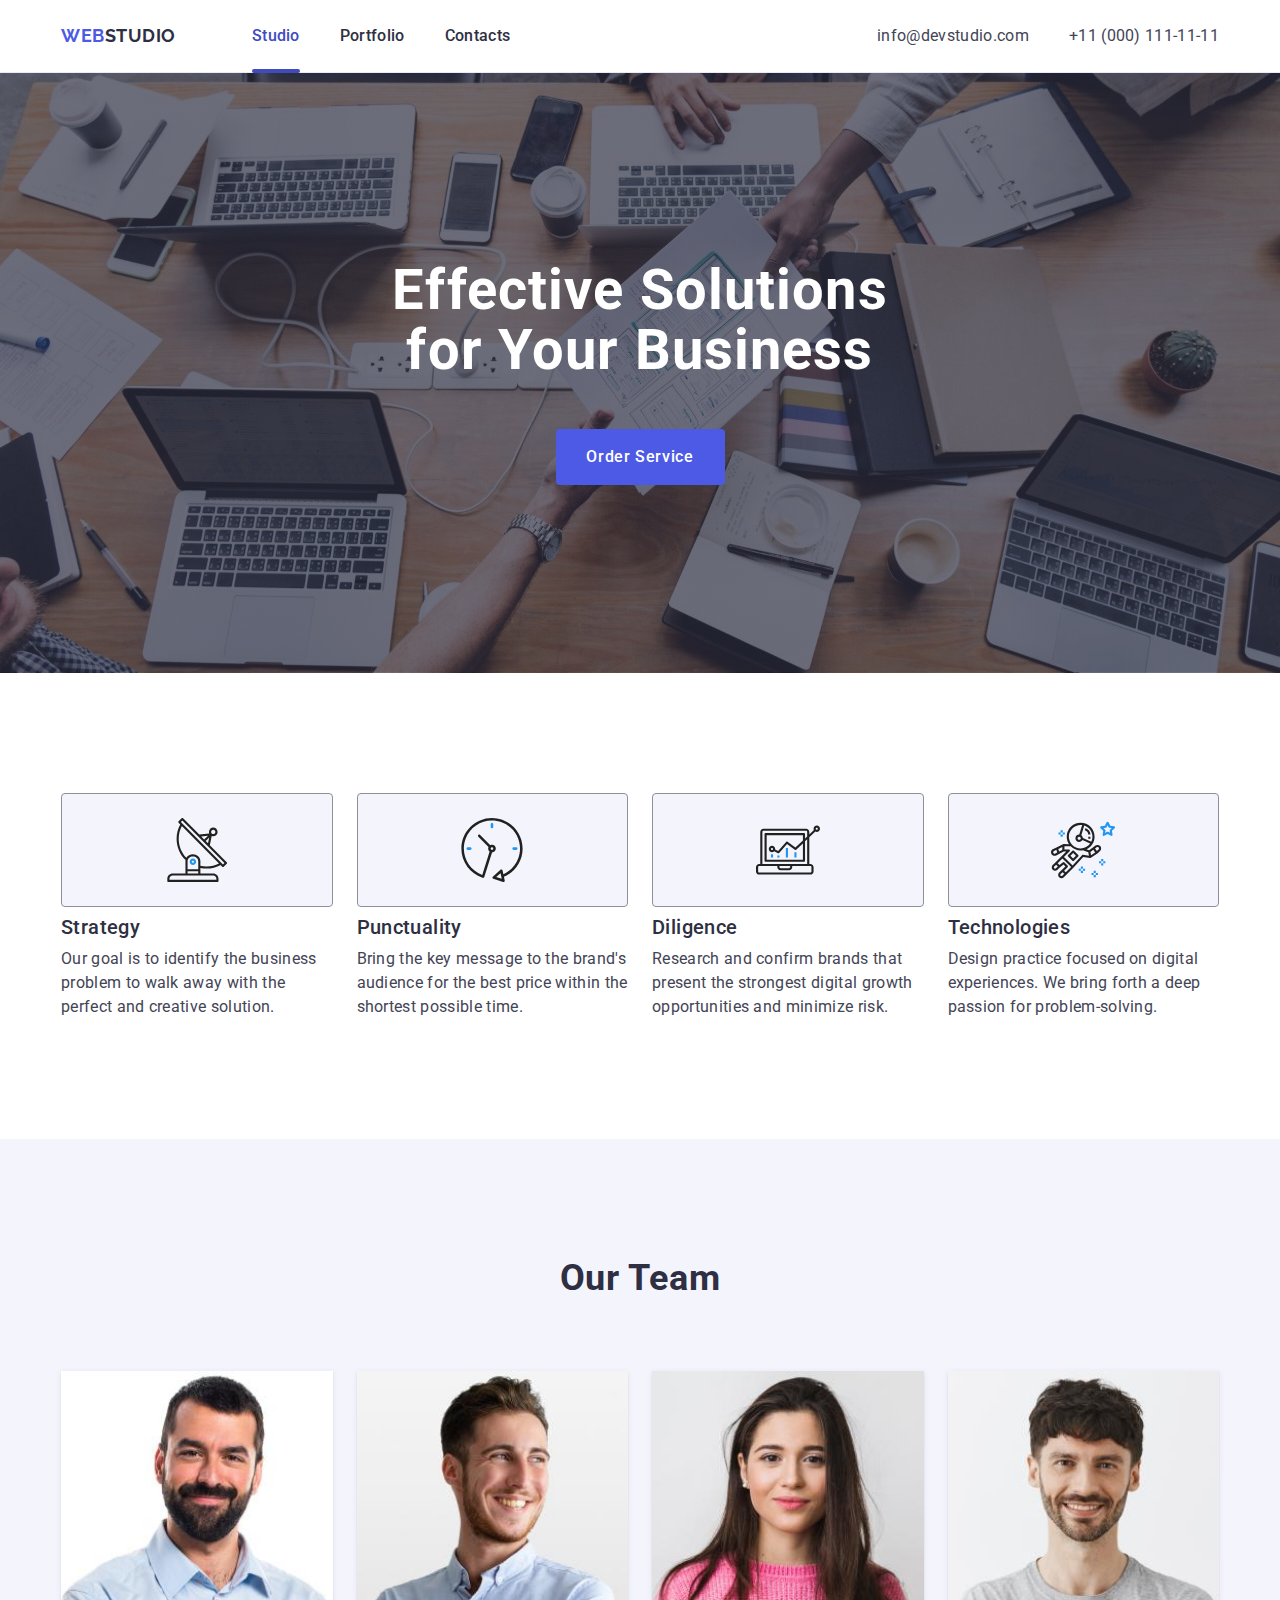
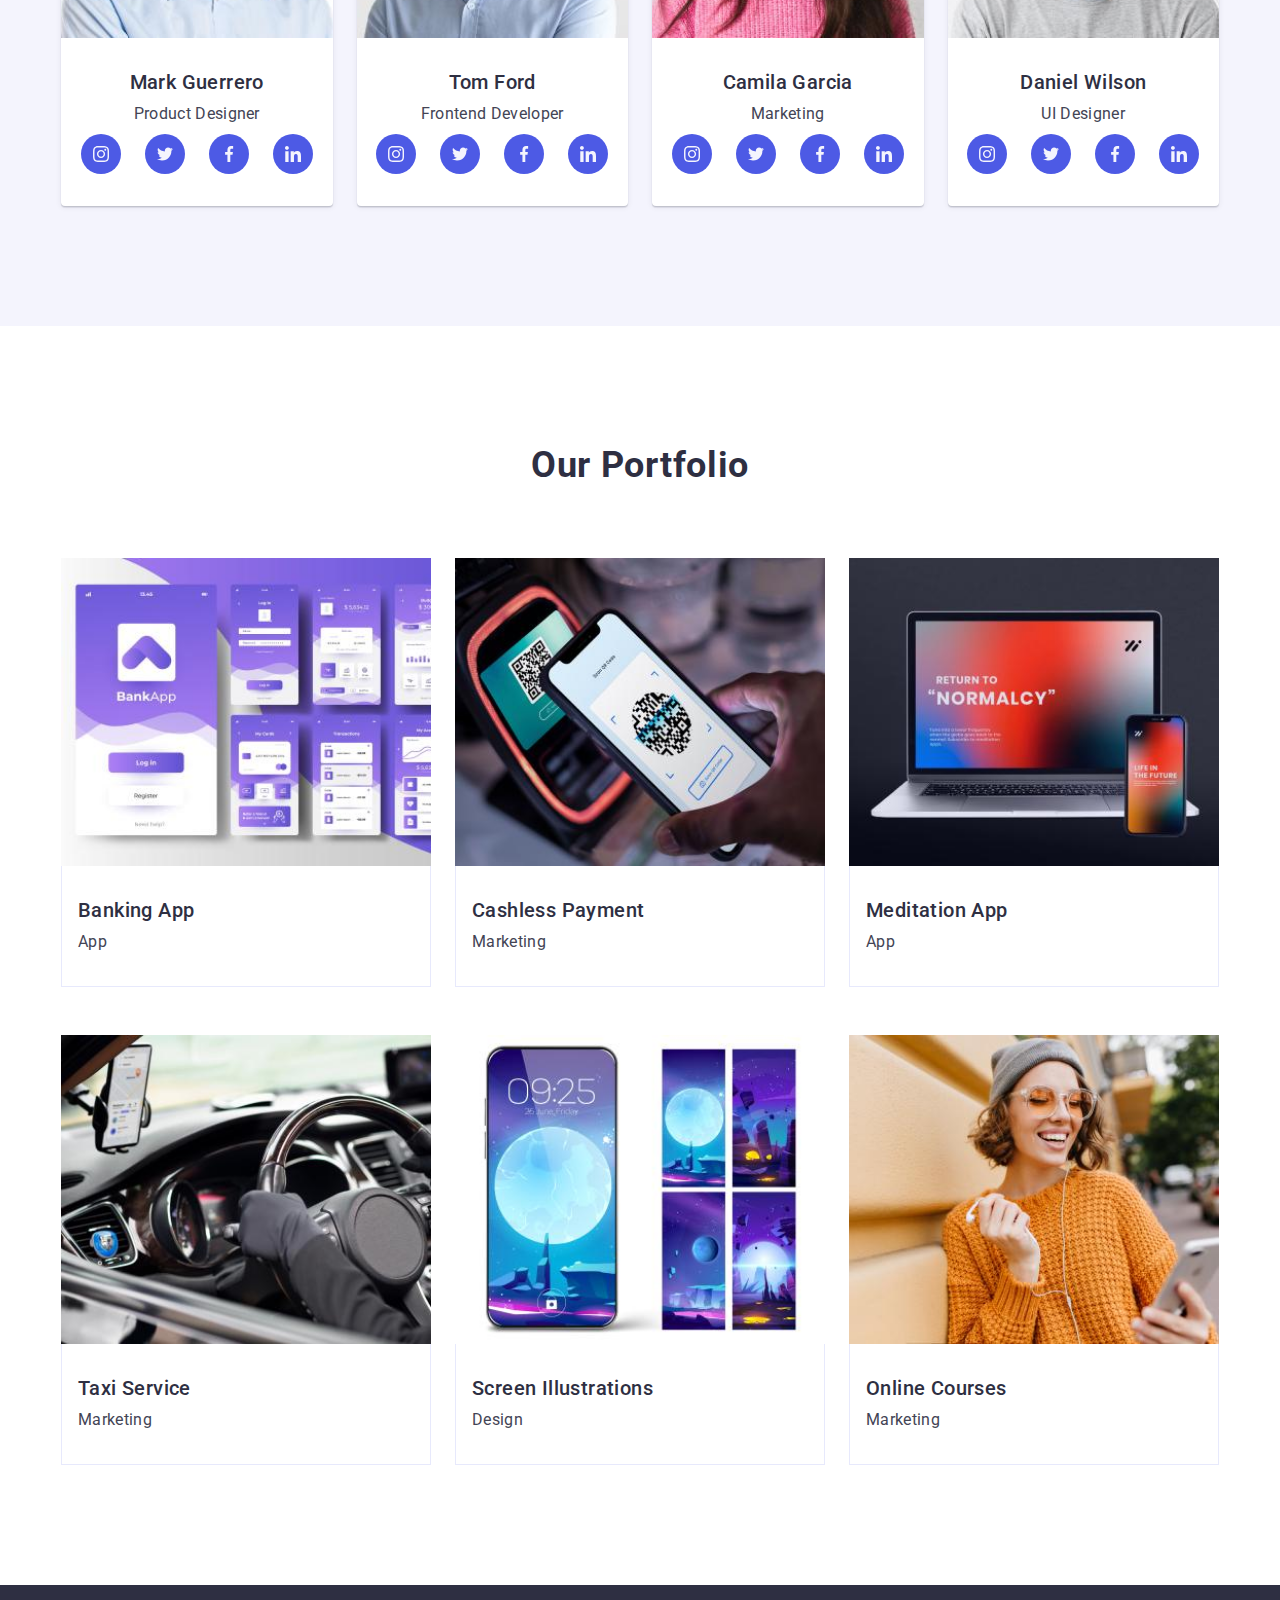
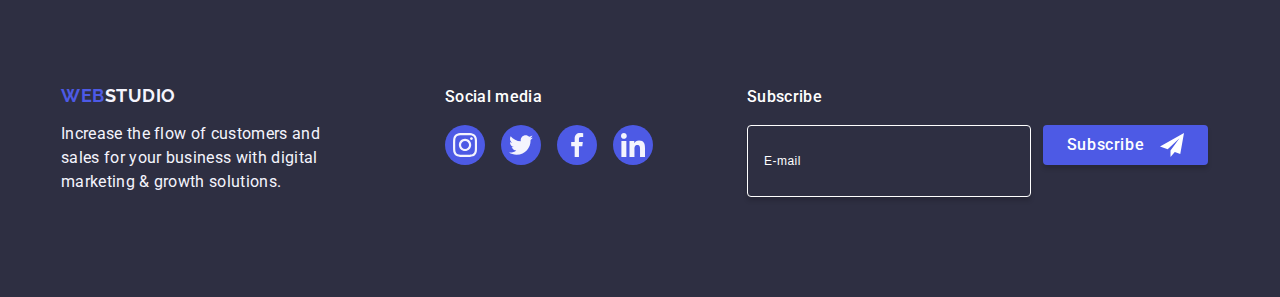
==== commit 3fa41066: "add form in footer" ====
--- a/index.html
+++ b/index.html
@@ -50,7 +50,7 @@
       <section class="section-hero">
         <div class="container">
           <h1 class="section-banner-title">Effective Solutions for Your Business</h1>
-          <button type="button" class="btn-banner">Order Service</button>
+          <button type="button" class="btn-banner" data-modal-open>Order Service</button>
         </div>
       </section>
       <!-- END Section HERO -->
@@ -455,8 +455,88 @@
             </li>
           </ul>
         </div>
+        <div class="subscribe">
+          <p class="subscribe-description">Subscribe</p>
+          <form class="subscribe-form">
+            <label class="subscribe-label">
+              <input
+                type="email"
+                name="email"
+                id="subscription"
+                placeholder="E-mail"
+                class="subscribe-input"
+              />
+            </label>
+            <button type="submit" class="subscribe-button">
+              Subscribe
+              <svg class="subscribe-icon" width="24" height="24">
+                <use href="./images/icons.svg#icon-icon_send"></use>
+              </svg>
+            </button>
+          </form>
+        </div>
       </div>
     </footer>
     <!--END  FOOTER -->
+
+    <!--START  MODAL -->
+    <div data-modal class="backdrop is-hidden">
+      <div class="modal">
+        <button data-modal-close class="close-button">
+          <svg class="close-icon" width="11" height="11">
+            <use href="./images/icons.svg#cancel"></use>
+          </svg>
+        </button>
+
+        <b class="modal-text">Leave your contacts and we will call you back</b>
+        <form>
+          <ul class="form">
+            <li class="form-field">
+              <input class="input text" type="text" id="name" name="name" placeholder=" " />
+              <label class="text-label" for="name">Name</label>
+              <svg class="name-icon icon-hover">
+                <use href="./images/icons.svg#name"></use>
+              </svg>
+            </li>
+
+            <li class="form-field">
+              <input class="input tel" type="tel" id="phone" name="phone" placeholder=" " />
+              <label class="text-label" for="phone">Phone</label>
+              <svg class="tell-icon icon-hover">
+                <use href="./images/icons.svg#tel"></use>
+              </svg>
+            </li>
+
+            <li class="form-field">
+              <input class="input email" type="email" id="email" name="email" placeholder=" " />
+              <label class="text-label" for="email">Email</label>
+              <svg class="email-icon icon-hover">
+                <use href="./images/icons.svg#email"></use>
+              </svg>
+            </li>
+
+            <li class="coments-box">
+              <textarea
+                class="form-teaxtarea"
+                name="comment"
+                id="comments"
+                placeholder=" "
+              ></textarea>
+              <label class="comments" for="comments">Comment</label>
+            </li>
+          </ul>
+
+          <label class="agreement" for="checkbox">
+            <input id="checkbox" class="checkbox" type="checkbox" />
+            <span class="checkbox-icon"></span>
+            I accept the terms and conditions of the
+            <a href=""> Privacy Policy</a>
+          </label>
+        </form>
+        <button class="send-button">Send</button>
+      </div>
+    </div>
+    <!--END  MODAL -->
+    <script src="./js/modal.js"></script>
   </body>
 </html>
--- a/css/styles.css
+++ b/css/styles.css
@@ -3,6 +3,7 @@
   --secondary-bg-color: #2e2f42;
   --main-text-color: #2e2f42;
   --secondary-text-color: #434455;
+  --light-text-color: #ffffff;
   --accent: #4d5ae5;
   --accent-pressed-state: #404bbf;
   --secondary-white-color: #f4f4fd;
@@ -196,7 +197,7 @@
   margin: 0 auto;
   padding: 188px 0;
   text-align: center;
-  color: #ffffff;
+  color: var(--light-text-color);
   background-image: linear-gradient(rgba(46, 47, 66, 0.7), rgba(46, 47, 66, 0.7)),
     url(../images/hero-banner.jpg);
   background-repeat: no-repeat;
@@ -227,7 +228,7 @@
   letter-spacing: 0.04em;
   border: none;
   line-height: 1.5;
-  color: #ffffff;
+  color: var(--light-text-color);
   cursor: pointer;
   transition: background-color 250ms cubic-bezier(0.4, 0, 0.2, 1);
 }
@@ -417,7 +418,7 @@
   font-weight: 500;
   line-height: 1.5;
   letter-spacing: 0.02em;
-  color: #ffffff;
+  color: var(--light-text-color);
 }
 
 .site-footer .social-list {
@@ -449,3 +450,330 @@
 .site-footer .social-list-icon {
   fill: var(--secondary-white-color);
 }
+
+.site-footer .subscribe {
+  margin-left: 94px;
+}
+
+.site-footer .subscribe-description {
+  margin-bottom: 16px;
+  display: block;
+  font-weight: 500;
+  font-size: 16px;
+  line-height: 1.5;
+  letter-spacing: 0.02em;
+  color: var(--light-text-color);
+}
+
+.site-footer .subscribe-form {
+  display: flex;
+}
+
+.site-footer .subscribe-input {
+  width: 264px;
+  height: 40px;
+  margin-right: 12px;
+  padding-top: 15px;
+  padding-left: 16px;
+  padding-bottom: 15px;
+
+  font-size: 12px;
+  line-height: 2;
+  letter-spacing: 0.04em;
+
+  border: 1px solid #ffffff;
+  box-shadow: 0px 4px 4px rgba(0, 0, 0, 0.15);
+  border-radius: 4px;
+  background-color: transparent;
+  color: var(--light-text-color);
+}
+
+.site-footer .subscribe-input::placeholder {
+  color: var(--light-text-color);
+}
+
+.site-footer .subscribe-button {
+  display: flex;
+  align-items: center;
+  justify-content: center;
+  min-width: 165px;
+  height: 40px;
+
+  font-family: 'Roboto', sans-serif;
+  font-weight: 500;
+  font-size: 16px;
+  line-height: 1.5;
+  letter-spacing: 0.04em;
+
+  color: var(--light-text-color);
+  background-color: var(--accent);
+  box-shadow: 0px 4px 4px rgba(0, 0, 0, 0.15);
+  border-radius: 4px;
+  border: none;
+  border-color: transparent;
+  cursor: pointer;
+  transition: background-color 250ms cubic-bezier(0.4, 0, 0.2, 1);
+}
+
+.site-footer .subscribe-button:hover,
+.site-footer .subscribe-button:focus {
+  background-color: #31d0aa;
+}
+
+.site-footer .subscribe-icon {
+  margin-left: 16px;
+}
+
+/** START MODAL */
+.backdrop {
+  position: fixed;
+  top: 0px;
+  left: 0px;
+  width: 100%;
+  height: 100%;
+  z-index: 1;
+
+  background-color: rgba(0, 0, 0, 0.2);
+  overflow: auto;
+}
+
+.backdrop.is-hidden {
+  opacity: 0;
+  pointer-events: none;
+}
+
+.backdrop.is-hidden .modal {
+  transform: translate(-50%, -50%) scale(0.8);
+}
+
+.modal {
+  position: absolute;
+  top: 50%;
+  left: 50%;
+  transform: translate(-50%, -50%) scale(1);
+  width: 528px;
+  min-height: 581px;
+  display: flex;
+  flex-direction: column;
+  align-items: center;
+  justify-content: center;
+
+  padding-top: 40px;
+  padding-left: 40px;
+  padding-right: 40px;
+  padding-bottom: 50px;
+
+  background: #ffffff;
+  box-shadow: 0px 2px 1px rgba(0, 0, 0, 0.2), 0px 1px 1px rgba(0, 0, 0, 0.14),
+    0px 1px 3px rgba(0, 0, 0, 0.12);
+  border-radius: 4px;
+
+  transition: transform 250ms cubic-bezier(0.4, 0, 0.2, 1);
+}
+
+.modal-text {
+  margin-bottom: 30px;
+  font-weight: bold;
+  font-size: 20px;
+  line-height: 23px;
+  text-align: center;
+  letter-spacing: 0.03em;
+}
+
+.form-field {
+  position: relative;
+  margin-bottom: 28px;
+}
+
+.name-icon {
+  position: absolute;
+  top: 50%;
+  left: 19px;
+  transform: translateY(-50%);
+  width: 12px;
+  height: 12px;
+}
+
+.tell-icon {
+  position: absolute;
+  top: 50%;
+  left: 18.27px;
+  transform: translateY(-50%);
+  width: 13px;
+  height: 13px;
+}
+
+.email-icon {
+  position: absolute;
+  top: 50%;
+  left: 17.5px;
+  transform: translateY(-50%);
+  width: 15px;
+  height: 12px;
+}
+
+.input {
+  width: 100%;
+  min-height: 40px;
+  padding-top: 12px;
+  padding-left: 42px;
+  padding-bottom: 12px;
+
+  border: 1px solid rgba(33, 33, 33, 0.2);
+  border-radius: 4px;
+}
+
+.text-label {
+  position: absolute;
+  top: 50%;
+  left: 42px;
+  transform: translateY(-50%);
+  transition: transform 250ms cubic-bezier(0.4, 0, 0.2, 1);
+  font-weight: normal;
+  font-size: 14px;
+  line-height: 16px;
+  letter-spacing: 0.01em;
+  color: #757575;
+}
+
+.form-field:focus-within .input {
+  border-color: var(--accent);
+  outline: none;
+}
+
+.input:focus + .text-label,
+.input:not(:placeholder-shown) + .text-label {
+  transform: translateY(-40px) translateX(-30px) scale(0.8);
+  color: var(--accent);
+}
+
+.input:focus ~ .icon-hover {
+  fill: var(--accent);
+}
+
+.coments-box {
+  position: relative;
+  margin-bottom: 20px;
+}
+
+.form-teaxtarea {
+  width: 448px;
+  min-height: 120px;
+  width: 100%;
+  height: 100%;
+  padding: 12px 16px;
+  border: 1px solid rgba(33, 33, 33, 0.2);
+  border-radius: 4px;
+  resize: none;
+}
+
+.coments-box:focus-within .form-teaxtarea {
+  border-color: var(--accent);
+  outline: none;
+}
+
+.form-teaxtarea:focus + .comments,
+.form-teaxtarea:not(:placeholder-shown) + .comments {
+  transform: translateY(-30px) translateX(-20px) scale(0.8);
+  color: var(--accent);
+}
+
+.comments {
+  position: absolute;
+  top: 12px;
+  left: 16px;
+
+  font-weight: normal;
+  font-size: 14px;
+  line-height: 16px;
+  letter-spacing: 0.01em;
+  color: #757575;
+
+  transition: transform 250ms cubic-bezier(0.4, 0, 0.2, 1);
+}
+
+.checkbox {
+  position: absolute;
+  width: 1px;
+  height: 1px;
+  margin: -1px;
+  border: 0;
+  padding: 0;
+  clip: rect(0 0 0 0);
+  overflow: hidden;
+}
+
+.checkbox:checked + .checkbox-icon {
+  background-color: var(--accent);
+  border-color: var(--accent);
+  background-image: url('../../images/icon_check.svg');
+  background-size: contain;
+  background-origin: border-box;
+}
+
+.agreement {
+  display: inline-flex;
+  align-items: center;
+  font-weight: normal;
+  font-size: 14px;
+  line-height: 24px;
+  letter-spacing: 0.03em;
+  color: #757575;
+}
+
+.agreement > a {
+  color: var(--accent);
+  margin-left: 4px;
+}
+
+.checkbox-icon {
+  width: 16px;
+  height: 16px;
+  margin-right: 7px;
+  border: 1.5px solid #212121;
+  border-radius: 2px;
+  transition: transform 250ms cubic-bezier(0.4, 0, 0.2, 1);
+}
+
+.close-button {
+  position: absolute;
+  right: 8px;
+  top: 8px;
+  width: 30px;
+  height: 30px;
+  display: flex;
+  align-items: center;
+  justify-content: center;
+
+  background-color: #ffffff;
+  border: 1px solid rgba(0, 0, 0, 0.1);
+  border-radius: 50%;
+}
+
+.close-button :hover,
+.close-button :focus {
+  fill: var(--accent);
+  outline: none;
+}
+
+.send-button {
+  display: inline-flex;
+  justify-content: center;
+  align-items: center;
+  width: 200px;
+  height: 50px;
+  margin-top: 30px;
+
+  font-weight: bold;
+  font-size: 16px;
+  line-height: 30px;
+  letter-spacing: 0.06em;
+
+  color: #ffffff;
+  background: #2196f3;
+  box-shadow: 0px 4px 4px rgba(0, 0, 0, 0.15);
+  border-radius: 4px;
+  border: transparent;
+}
+
+/** END MODAL */
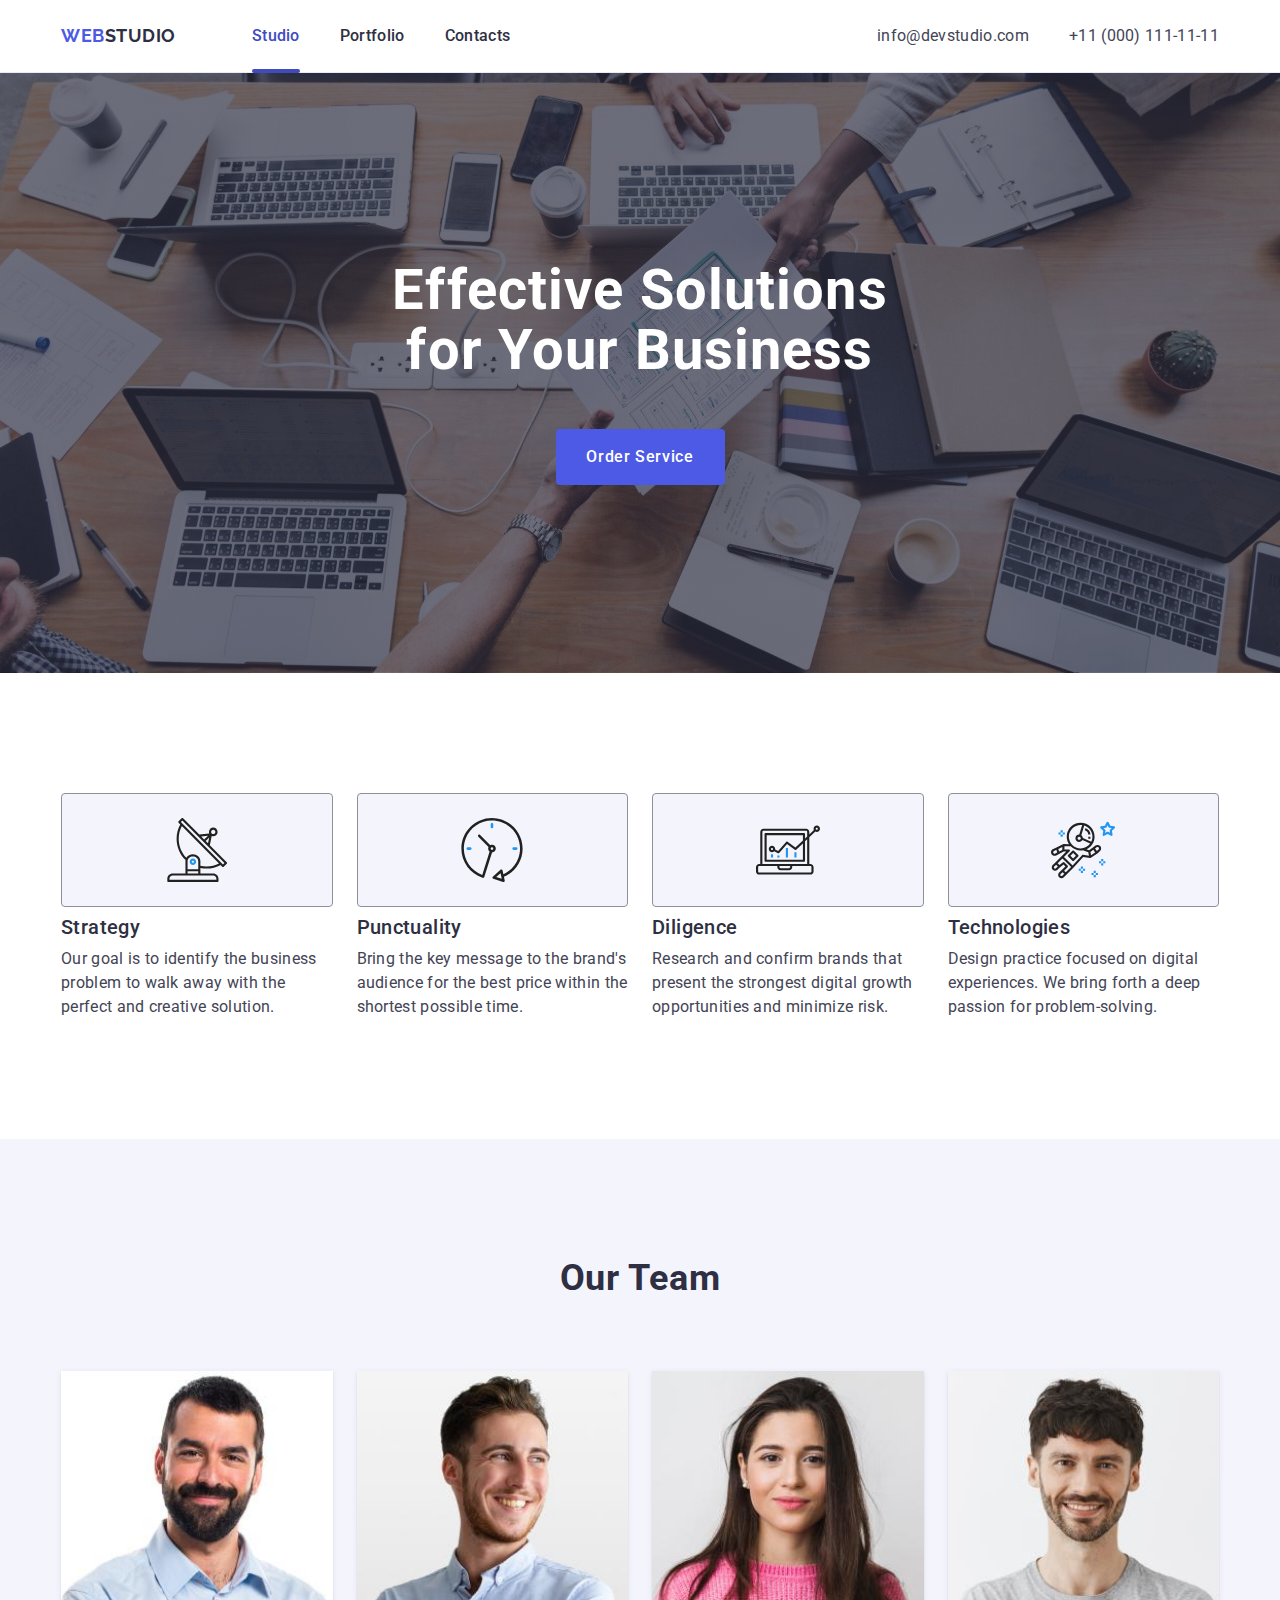
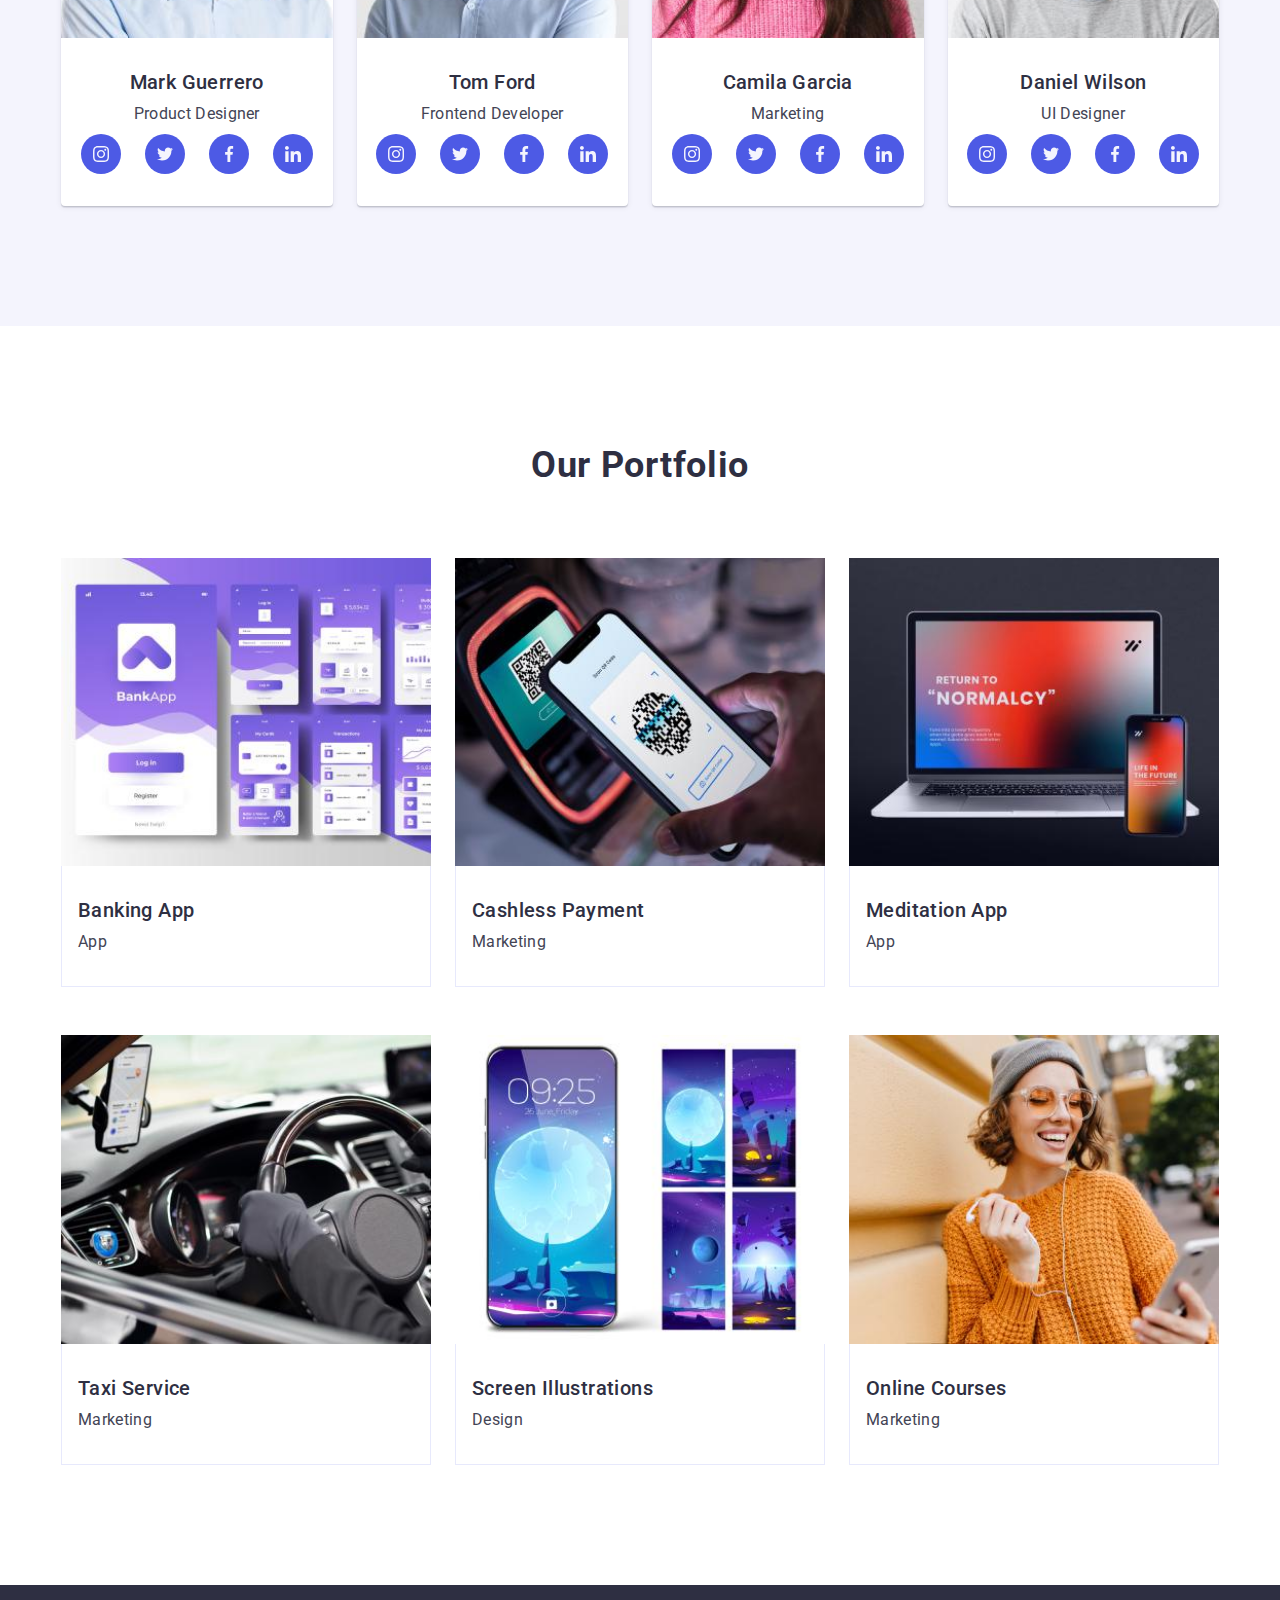
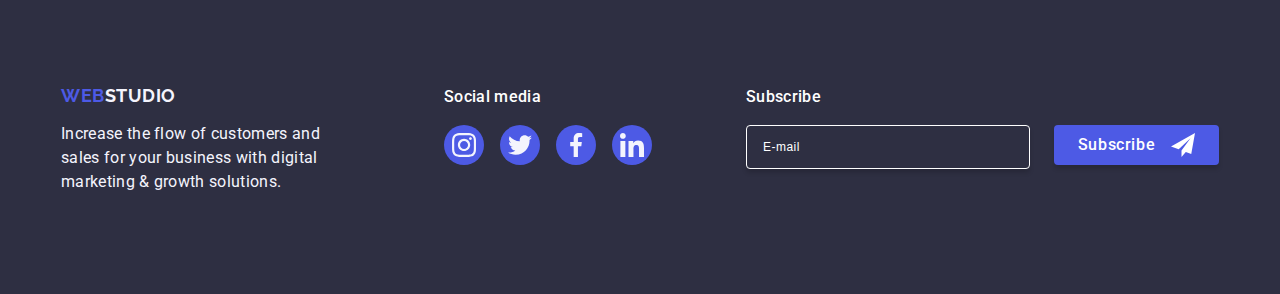
==== commit e3a0a9d0: "add modal" ====
--- a/index.html
+++ b/index.html
@@ -470,7 +470,7 @@
             <button type="submit" class="subscribe-button">
               Subscribe
               <svg class="subscribe-icon" width="24" height="24">
-                <use href="./images/icons.svg#icon-icon_send"></use>
+                <use href="./images/icons.svg#icon-send"></use>
               </svg>
             </button>
           </form>
@@ -482,58 +482,75 @@
     <!--START  MODAL -->
     <div data-modal class="backdrop is-hidden">
       <div class="modal">
-        <button data-modal-close class="close-button">
+        <button type="button" data-modal-close class="modal-close-button">
           <svg class="close-icon" width="11" height="11">
             <use href="./images/icons.svg#cancel"></use>
           </svg>
         </button>
-
-        <b class="modal-text">Leave your contacts and we will call you back</b>
-        <form>
-          <ul class="form">
-            <li class="form-field">
-              <input class="input text" type="text" id="name" name="name" placeholder=" " />
-              <label class="text-label" for="name">Name</label>
-              <svg class="name-icon icon-hover">
+        <b class="modal-title">Leave your contacts and we will call you back</b>
+        <form class="form">
+          <div class="form-field">
+            <label class="form-label" for="user-name">Name</label>
+            <div class="form-input-container">
+              <input
+                class="form-input"
+                type="text"
+                id="user-name"
+                name="user-name"
+                placeholder=" "
+              />
+              <svg class="form-icon" width="18" height="24">
                 <use href="./images/icons.svg#name"></use>
               </svg>
-            </li>
-
-            <li class="form-field">
-              <input class="input tel" type="tel" id="phone" name="phone" placeholder=" " />
-              <label class="text-label" for="phone">Phone</label>
-              <svg class="tell-icon icon-hover">
+            </div>
+          </div>
+          <div class="form-field">
+            <label class="form-label" for="phone">Phone</label>
+            <div class="form-input-container">
+              <input class="form-input" type="tel" id="phone" name="phone" placeholder=" " />
+              <svg class="form-icon" width="18" height="24">
                 <use href="./images/icons.svg#tel"></use>
               </svg>
-            </li>
-
-            <li class="form-field">
-              <input class="input email" type="email" id="email" name="email" placeholder=" " />
-              <label class="text-label" for="email">Email</label>
-              <svg class="email-icon icon-hover">
+            </div>
+          </div>
+          <div class="form-field">
+            <label class="form-label" for="email">Email</label>
+            <div class="form-input-container">
+              <input class="form-input" type="email" id="email" name="email" placeholder=" " />
+              <svg class="form-icon" width="18" height="24">
                 <use href="./images/icons.svg#email"></use>
               </svg>
-            </li>
-
-            <li class="coments-box">
-              <textarea
-                class="form-teaxtarea"
-                name="comment"
-                id="comments"
-                placeholder=" "
-              ></textarea>
-              <label class="comments" for="comments">Comment</label>
-            </li>
-          </ul>
-
-          <label class="agreement" for="checkbox">
-            <input id="checkbox" class="checkbox" type="checkbox" />
-            <span class="checkbox-icon"></span>
-            I accept the terms and conditions of the
-            <a href=""> Privacy Policy</a>
-          </label>
+            </div>
+          </div>
+          <div class="form-field comments">
+            <label class="form-label form-label-comments" for="user-comment">Comment</label>
+            <textarea
+              class="form-input textarea"
+              name="user-comment"
+              id="user-comment"
+              placeholder="Text input"
+            ></textarea>
+          </div>
+          <div class="form-field checkbox">
+            <input
+              id="user-privacy"
+              class="form-checkbox visually-hidden"
+              type="checkbox"
+              value="true"
+              name="user-privacy"
+            />
+            <label class="form-label agreement" for="user-privacy">
+              <span class="checkbox-icon-container">
+                <svg class="checkbox-icon" width="10" height="8">
+                  <use href="./images/icons.svg#icon-check"></use>
+                </svg>
+              </span>
+              I accept the terms and conditions of the
+              <a href="" class="checkbox-link link"> Privacy Policy</a>
+            </label>
+          </div>
+          <button class="form-button" type="submit">Send</button>
         </form>
-        <button class="send-button">Send</button>
       </div>
     </div>
     <!--END  MODAL -->
--- a/css/styles.css
+++ b/css/styles.css
@@ -4,6 +4,7 @@
   --main-text-color: #2e2f42;
   --secondary-text-color: #434455;
   --light-text-color: #ffffff;
+  --grey-text-color: #8e8f99;
   --accent: #4d5ae5;
   --accent-pressed-state: #404bbf;
   --secondary-white-color: #f4f4fd;
@@ -78,7 +79,6 @@
 }
 
 .site-header {
-  /* padding: 24px 0; */
   border-bottom: 1px solid #e7e9fc;
   box-shadow: 0px 2px 1px rgba(46, 47, 66, 0.08), 0px 1px 1px rgba(46, 47, 66, 0.16),
     0px 1px 6px rgba(46, 47, 66, 0.08);
@@ -258,7 +258,7 @@
   margin-bottom: 8px;
   height: 112px;
   border-radius: 4px;
-  border: 1px solid #8e8f99;
+  border: 1px solid var(--grey-text-color);
   background-color: var(--secondary-white-color);
 }
 
@@ -467,15 +467,13 @@
 
 .site-footer .subscribe-form {
   display: flex;
+  gap: 24px;
 }
 
 .site-footer .subscribe-input {
   width: 264px;
   height: 40px;
-  margin-right: 12px;
-  padding-top: 15px;
   padding-left: 16px;
-  padding-bottom: 15px;
 
   font-size: 12px;
   line-height: 2;
@@ -517,7 +515,7 @@
 
 .site-footer .subscribe-button:hover,
 .site-footer .subscribe-button:focus {
-  background-color: #31d0aa;
+  background-color: var(--accent-pressed-state);
 }
 
 .site-footer .subscribe-icon {
@@ -533,247 +531,220 @@
   height: 100%;
   z-index: 1;
 
-  background-color: rgba(0, 0, 0, 0.2);
+  opacity: 0;
+  visibility: hidden;
+  pointer-events: none;
+
+  background-color: rgba(46, 47, 66, 0.4);
+  transition: opacity 250ms cubic-bezier(0.4, 0, 0.2, 1),
+    visibility 250ms cubic-bezier(0.4, 0, 0.2, 1);
   overflow: auto;
 }
 
-.backdrop.is-hidden {
-  opacity: 0;
-  pointer-events: none;
-}
-
-.backdrop.is-hidden .modal {
-  transform: translate(-50%, -50%) scale(0.8);
+.backdrop.is-open {
+  opacity: 1;
+  visibility: visible;
+  pointer-events: all;
 }
 
 .modal {
   position: absolute;
   top: 50%;
   left: 50%;
-  transform: translate(-50%, -50%) scale(1);
-  width: 528px;
-  min-height: 581px;
+  transform: translate(-50%, -50%);
+  width: 408px;
+  min-height: 584px;
+
   display: flex;
   flex-direction: column;
   align-items: center;
   justify-content: center;
 
-  padding-top: 40px;
-  padding-left: 40px;
-  padding-right: 40px;
-  padding-bottom: 50px;
-
-  background: #ffffff;
+  padding: 72px 24px 24px 24px;
+
+  background: #fcfcfc;
   box-shadow: 0px 2px 1px rgba(0, 0, 0, 0.2), 0px 1px 1px rgba(0, 0, 0, 0.14),
     0px 1px 3px rgba(0, 0, 0, 0.12);
   border-radius: 4px;
-
-  transition: transform 250ms cubic-bezier(0.4, 0, 0.2, 1);
-}
-
-.modal-text {
-  margin-bottom: 30px;
-  font-weight: bold;
-  font-size: 20px;
-  line-height: 23px;
+}
+
+.modal .modal-close-button {
+  position: absolute;
+  top: 24px;
+  right: 24px;
+  width: 24px;
+  height: 24px;
+  padding: 0;
+
+  display: flex;
+  align-items: center;
+  justify-content: center;
+
+  background-color: #e7e9fc;
+  border: 1px solid rgba(0, 0, 0, 0.1);
+  border-radius: 50%;
+  transition: background-color 250ms cubic-bezier(0.4, 0, 0.2, 1),
+    border 250ms cubic-bezier(0.4, 0, 0.2, 1);
+  cursor: pointer;
+}
+
+.modal .modal-close-button:hover,
+.modal .modal-close-button:focus {
+  fill: var(--accent);
+  outline: none;
+}
+
+.modal .close-icon {
+  width: 8px;
+  height: 8px;
+  transition: fill 250ms cubic-bezier(0.4, 0, 0.2, 1);
+}
+
+.modal .modal-close-button:hover .close-icon,
+.modal .modal-close-button:focus .close-icon {
+  fill: #ffffff;
+}
+
+.modal .modal-title {
+  margin-bottom: 16px;
+  font-weight: 500;
+  font-size: 16px;
+  line-height: 1.5;
   text-align: center;
-  letter-spacing: 0.03em;
-}
-
-.form-field {
+  letter-spacing: 0.02em;
+  color: var(--main-text-color);
+}
+
+.modal .form-field {
+  margin-bottom: 8px;
+}
+
+.modal .form-field.comments {
+  margin-bottom: 16px;
+}
+
+.modal .form-label {
+  display: block;
+  margin-bottom: 4px;
+  font-size: 12px;
+  line-height: 1.17;
+  letter-spacing: 0.04em;
+  color: var(--grey-text-color);
+}
+
+.modal .form-input-container {
   position: relative;
-  margin-bottom: 28px;
-}
-
-.name-icon {
+}
+
+.modal .form-input {
+  width: 100%;
+  height: 40px;
+
+  font-size: 12px;
+  line-height: 1.17;
+  letter-spacing: 0.04em;
+  color: rgba(46, 47, 66, 0.4);
+
+  border: 1px solid rgba(46, 47, 66, 0.4);
+  border-radius: 4px;
+  background-color: transparent;
+  padding-left: 38px;
+  outline: transparent;
+  transition: border-color 250ms cubic-bezier(0.4, 0, 0.2, 1);
+}
+
+.modal .form-input.textarea {
+  height: 120px;
+  padding: 8px 16px;
+  resize: none;
+}
+.modal .form-input.textarea::placeholder {
+  color: rgba(46, 47, 66, 0.4);
+}
+
+.modal .form-input:focus {
+  border-color: var(--accent);
+}
+
+.modal .form-icon {
   position: absolute;
+  left: 16px;
   top: 50%;
-  left: 19px;
   transform: translateY(-50%);
-  width: 12px;
-  height: 12px;
-}
-
-.tell-icon {
-  position: absolute;
-  top: 50%;
-  left: 18.27px;
-  transform: translateY(-50%);
-  width: 13px;
-  height: 13px;
-}
-
-.email-icon {
-  position: absolute;
-  top: 50%;
-  left: 17.5px;
-  transform: translateY(-50%);
-  width: 15px;
-  height: 12px;
-}
-
-.input {
-  width: 100%;
-  min-height: 40px;
-  padding-top: 12px;
-  padding-left: 42px;
-  padding-bottom: 12px;
-
-  border: 1px solid rgba(33, 33, 33, 0.2);
-  border-radius: 4px;
-}
-
-.text-label {
-  position: absolute;
-  top: 50%;
-  left: 42px;
-  transform: translateY(-50%);
-  transition: transform 250ms cubic-bezier(0.4, 0, 0.2, 1);
-  font-weight: normal;
-  font-size: 14px;
-  line-height: 16px;
-  letter-spacing: 0.01em;
-  color: #757575;
-}
-
-.form-field:focus-within .input {
-  border-color: var(--accent);
-  outline: none;
-}
-
-.input:focus + .text-label,
-.input:not(:placeholder-shown) + .text-label {
-  transform: translateY(-40px) translateX(-30px) scale(0.8);
-  color: var(--accent);
-}
-
-.input:focus ~ .icon-hover {
+  transition: fill 250ms cubic-bezier(0.4, 0, 0.2, 1);
+}
+
+.modal .form-input:focus + .form-icon {
   fill: var(--accent);
 }
 
-.coments-box {
-  position: relative;
-  margin-bottom: 20px;
-}
-
-.form-teaxtarea {
-  width: 448px;
-  min-height: 120px;
-  width: 100%;
-  height: 100%;
-  padding: 12px 16px;
-  border: 1px solid rgba(33, 33, 33, 0.2);
-  border-radius: 4px;
-  resize: none;
-}
-
-.coments-box:focus-within .form-teaxtarea {
-  border-color: var(--accent);
-  outline: none;
-}
-
-.form-teaxtarea:focus + .comments,
-.form-teaxtarea:not(:placeholder-shown) + .comments {
-  transform: translateY(-30px) translateX(-20px) scale(0.8);
-  color: var(--accent);
-}
-
-.comments {
-  position: absolute;
-  top: 12px;
-  left: 16px;
-
-  font-weight: normal;
-  font-size: 14px;
-  line-height: 16px;
-  letter-spacing: 0.01em;
-  color: #757575;
-
-  transition: transform 250ms cubic-bezier(0.4, 0, 0.2, 1);
-}
-
-.checkbox {
-  position: absolute;
-  width: 1px;
-  height: 1px;
-  margin: -1px;
-  border: 0;
-  padding: 0;
-  clip: rect(0 0 0 0);
-  overflow: hidden;
-}
-
-.checkbox:checked + .checkbox-icon {
-  background-color: var(--accent);
-  border-color: var(--accent);
-  background-image: url('../../images/icon_check.svg');
-  background-size: contain;
-  background-origin: border-box;
-}
-
-.agreement {
+.modal .form-label.agreement {
+  cursor: pointer;
+}
+
+.modal .checkbox-icon-container {
   display: inline-flex;
   align-items: center;
-  font-weight: normal;
-  font-size: 14px;
-  line-height: 24px;
-  letter-spacing: 0.03em;
-  color: #757575;
-}
-
-.agreement > a {
-  color: var(--accent);
-  margin-left: 4px;
-}
-
-.checkbox-icon {
+  justify-content: center;
+  margin-right: 8px;
   width: 16px;
   height: 16px;
-  margin-right: 7px;
-  border: 1.5px solid #212121;
+  border: 1px solid rgba(46, 47, 66, 0.4);
   border-radius: 2px;
-  transition: transform 250ms cubic-bezier(0.4, 0, 0.2, 1);
-}
-
-.close-button {
-  position: absolute;
-  right: 8px;
-  top: 8px;
-  width: 30px;
-  height: 30px;
-  display: flex;
-  align-items: center;
-  justify-content: center;
-
-  background-color: #ffffff;
-  border: 1px solid rgba(0, 0, 0, 0.1);
-  border-radius: 50%;
-}
-
-.close-button :hover,
-.close-button :focus {
-  fill: var(--accent);
-  outline: none;
-}
-
-.send-button {
-  display: inline-flex;
-  justify-content: center;
-  align-items: center;
-  width: 200px;
-  height: 50px;
-  margin-top: 30px;
-
-  font-weight: bold;
-  font-size: 16px;
-  line-height: 30px;
-  letter-spacing: 0.06em;
-
+  transition: background-color 250ms cubic-bezier(0.4, 0, 0.2, 1),
+    border 250ms cubic-bezier(0.4, 0, 0.2, 1), fill 250ms cubic-bezier(0.4, 0, 0.2, 1);
+  fill: transparent;
+}
+
+.modal .form-checkbox:checked + .form-label .checkbox-icon-container {
+  background-color: var(--accent-pressed-state);
+  border: none;
+  fill: var(--secondary-white-color);
+}
+
+.modal .checkbox-link {
+  color: var(--accent);
+}
+
+.modal .form-button {
+  display: block;
+  min-width: 169px;
+  height: 56px;
+  font-family: 'Roboto', sans-serif;
+  font-size: 16px;
+  font-weight: 500;
+  line-height: 1.5;
+  letter-spacing: 0.04em;
   color: #ffffff;
-  background: #2196f3;
-  box-shadow: 0px 4px 4px rgba(0, 0, 0, 0.15);
+  cursor: pointer;
+  background-color: var(--accent);
+  border: none;
+  transition: background-color 250ms cubic-bezier(0.4, 0, 0.2, 1);
+}
+
+.modal .form-button {
+  display: block;
+  min-width: 169px;
+  height: 56px;
+  margin: 0 auto;
+  margin-top: 24px;
+
+  font-family: 'Roboto', sans-serif;
+  font-size: 16px;
+  font-weight: 500;
+  line-height: 1.5;
+  letter-spacing: 0.04em;
+  color: #ffffff;
+  cursor: pointer;
+  background-color: var(--accent);
+  border: none;
   border-radius: 4px;
-  border: transparent;
+  transition: background-color 250ms cubic-bezier(0.4, 0, 0.2, 1);
+}
+
+.modal .form-button:hover,
+.modal .form-button:focus {
+  background-color: var(--accent-pressed-state);
 }
 
 /** END MODAL */
